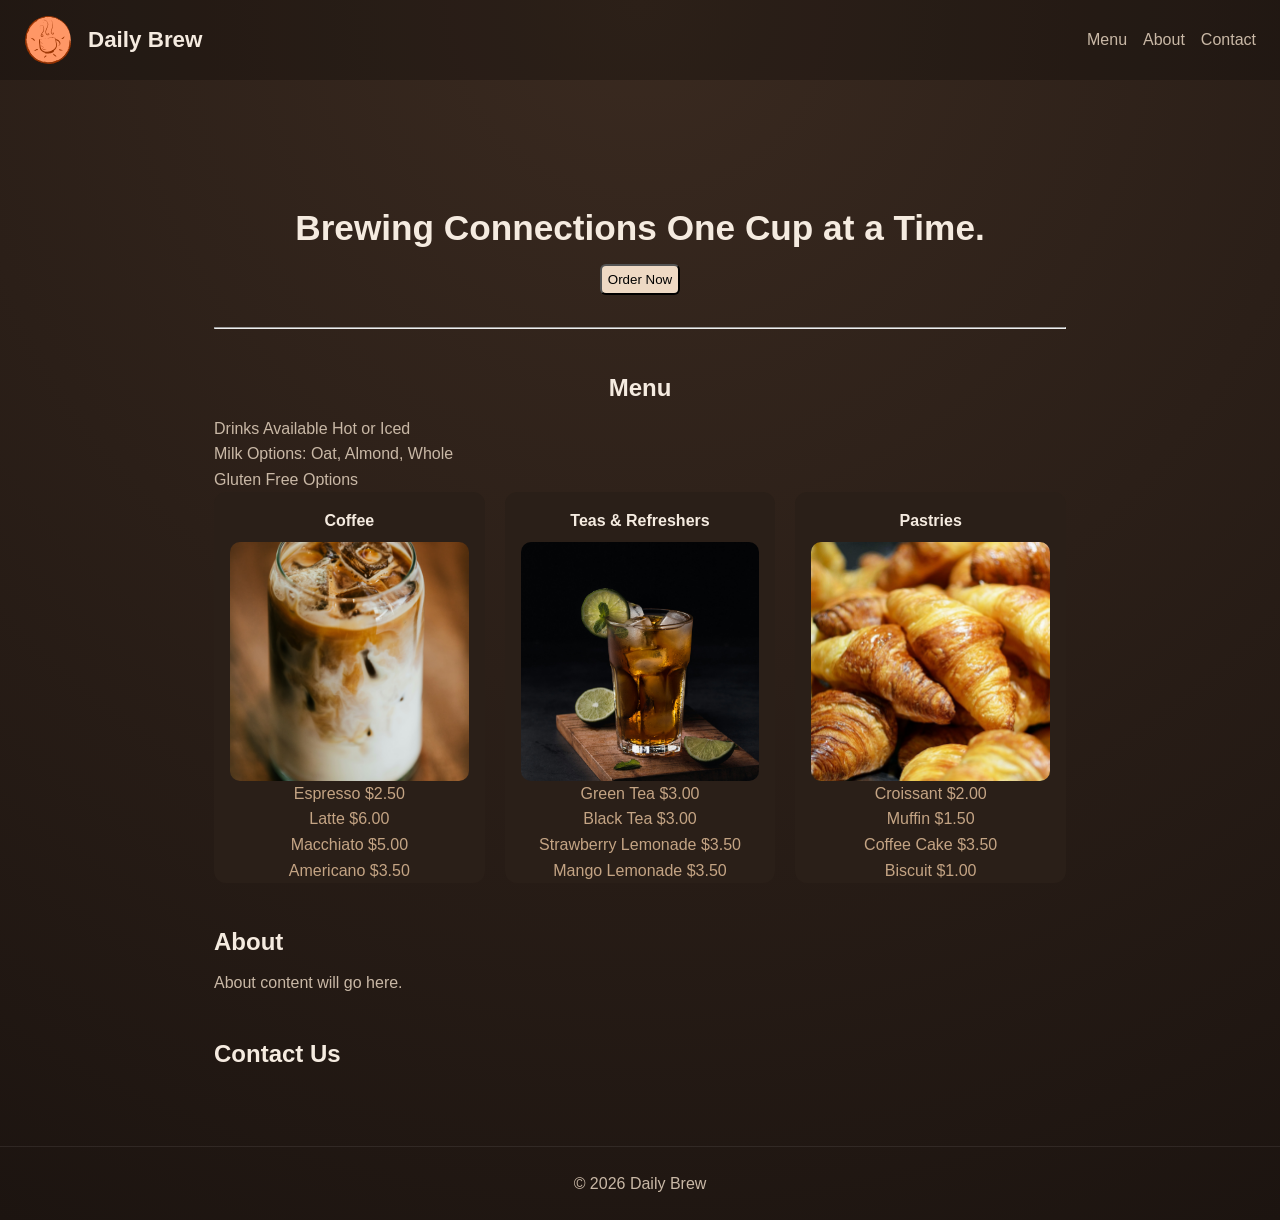
==== index.html @ 08fb58f7 "added logo" ====
<!DOCTYPE html>
<html lang="en">
  <head>
    <meta charset="UTF-8" />
    <meta name="viewport" content="width=device-width, initial-scale=1.0" />
    <title>Coffee Shop Website</title>
    <link rel="stylesheet" href="css/style.css" />
  </head>
  <body>
    <header class="site-header">
      <img src="images/logo/logo.svg" alt="Coffee Shop logo" class="logo" />
      <h1>Daily Brew</h1>
      <nav>
        <a href="#menu">Menu</a>
        <a href="#about">About</a>
        <a href="#contact">Contact</a>
      </nav>
    </header>

    <main>
      <section id="hero" class="hero">
        <h2 id="headerMessage">Brewing Connections One Cup at a Time.</h2>
        <button id="button">Order Now</button>
      </section>

      <hr>

      <section id="menu">
        <h2>Menu</h2>
        <p>Drinks Available Hot or Iced  <br> Milk Options: Oat, Almond, Whole <br> Gluten Free Options <p>
          <div class="menu-items">
            <article class="menu-card">
             <h4>Coffee</h4>
             <img class="category-img" src="images/menu/coffee.jpg" alt="Iced coffee" />
              <ul class="items">
                  <li>Espresso $2.50</li>
                  <li>Latte $6.00</li>
                  <li>Macchiato $5.00</li>
                  <li>Americano $3.50</li>
              </ul>
            </article>

            <article class="menu-card">
              <h4>Teas & Refreshers</h4>
              <img class="category-img" src="images/menu/tea.jpg" alt="Iced Tea" />
              <ul class="items">
                <li>Green Tea $3.00</li>
                <li>Black Tea $3.00</li>
                <li>Strawberry Lemonade $3.50</li>
                <li>Mango Lemonade $3.50</li>
              </ul>
            </article>

            <article class="menu-card">
              <h4>Pastries</h4>
              <img class="category-img" src="images/menu/bread.jpg" alt="Pastries" />
              <ul class="items">
                <li>Croissant $2.00</li>
                <li>Muffin $1.50</li>
                <li>Coffee Cake $3.50</li>
                <li>Biscuit $1.00</li>
              </ul>
            </article>
          </div>
      </section>

      <section id="about">
        <h2>About</h2>
        <p>About content will go here.</p>
      </section>

      <section id="contact">
        <h2>Contact Us</h2>
        <p></p>
      </section>
    </main>

    <footer class="site-footer">
      <p>&copy; 2026 Daily Brew</p>
    </footer>

    <script src="https://cdnjs.cloudflare.com/ajax/libs/jquery/3.7.1/jquery.min.js"></script>
    <script src="js/script.js"></script>
  </body>
</html>
---- css/style.css ----
:root {
  --bg: #1c1410;
  --surface: #2a1f18;
  --text: #f5ebe0;
  --muted: #c9b8a6;
  --accent: #c47a3a;
}

* {
  box-sizing: border-box;
  margin: 0;
  padding: 0;
}

body {
  font-family: "Segoe UI", Tahoma, Geneva, Verdana, sans-serif;
  background: radial-gradient(circle at top, #3a2a20, var(--bg));
  color: var(--text);
  line-height: 1.6;
  min-height: 100vh;
}

.site-header {
  display: flex;
  align-items: center;
  gap: 1rem;
  padding: 1rem 1.5rem;
  background: rgba(0, 0, 0, 0.25);
}

.logo {
  width: 48px;
  height: 48px;
  object-fit: contain;
}

.site-header h1 {
  font-size: 1.4rem;
  margin-right: auto;
}

nav {
  display: flex;
  gap: 1rem;
}

nav a {
  color: var(--muted);
  text-decoration: none;
}

nav a:hover {
  color: var(--accent);
}

main {
  max-width: 900px;
  margin: 0 auto;
  padding: 2rem 1.5rem 4rem;
}

.hero {
  padding: 3rem 0 2rem;
  text-align:center;
}

.hero h2 {
  font-size: 2.2rem;
  margin-bottom: 0.5rem;
}

.hero p,
section p {
  color: var(--muted);
}

#button{
background-color: #EED9C4;
padding: 6px;
border-radius: 6px;
}

section {
  margin-top: 2.5rem;
}

/* styles for the menu and hero section */

#menu h2 {
  text-align: center;
}

section h2 {
  margin-bottom: 0.5rem;
}

.site-footer {
  text-align: center;
  padding: 1.5rem;
  color: var(--muted);
  border-top: 1px solid rgba(255, 255, 255, 0.08);
}

.menu-items {
  display: grid;
  grid-template-columns: repeat(3, 1fr);
  gap: 1.25rem;
  text-align: center;
}

.menu-card {
  background: var(--surface);
  border-radius: 12px;
  padding: 1rem 1rem 0;
}

.menu-card h4 {
  margin-bottom: 8px;

}

.menu-card h4:hover {
font-size: 1.1em;
}

.menu-card img {
  display: block;
  width: 100%;
  aspect-ratio: 1 / 1;
  object-fit: cover;
  object-position: center;
  border-radius: 10px;
}

.items {
list-style-type: none;
}

.items li {
    color: #C4A484;
}



@media (max-width: 768px) {
  .menu-items {
    display: grid
    grid-template-columns: repeat(3, 1fr);
  }

  .site-header {
    flex-wrap: wrap;
  }

  .site-header h1 {
    margin-right: 0;
  }

  nav {
    width: 100%;
  }

.items li {
    color: #C4A484;
}
}

/* styles for mobile device */
@media (max-width: 600px) {
.menu-card img {
    display: none;
}
#menu p {
font-size: 0.75em;
}
#headerMessage {
    font-size: 1.25em;
}


.items li {
    font-size: 0.75em;
    color: #C4A484;
}
}
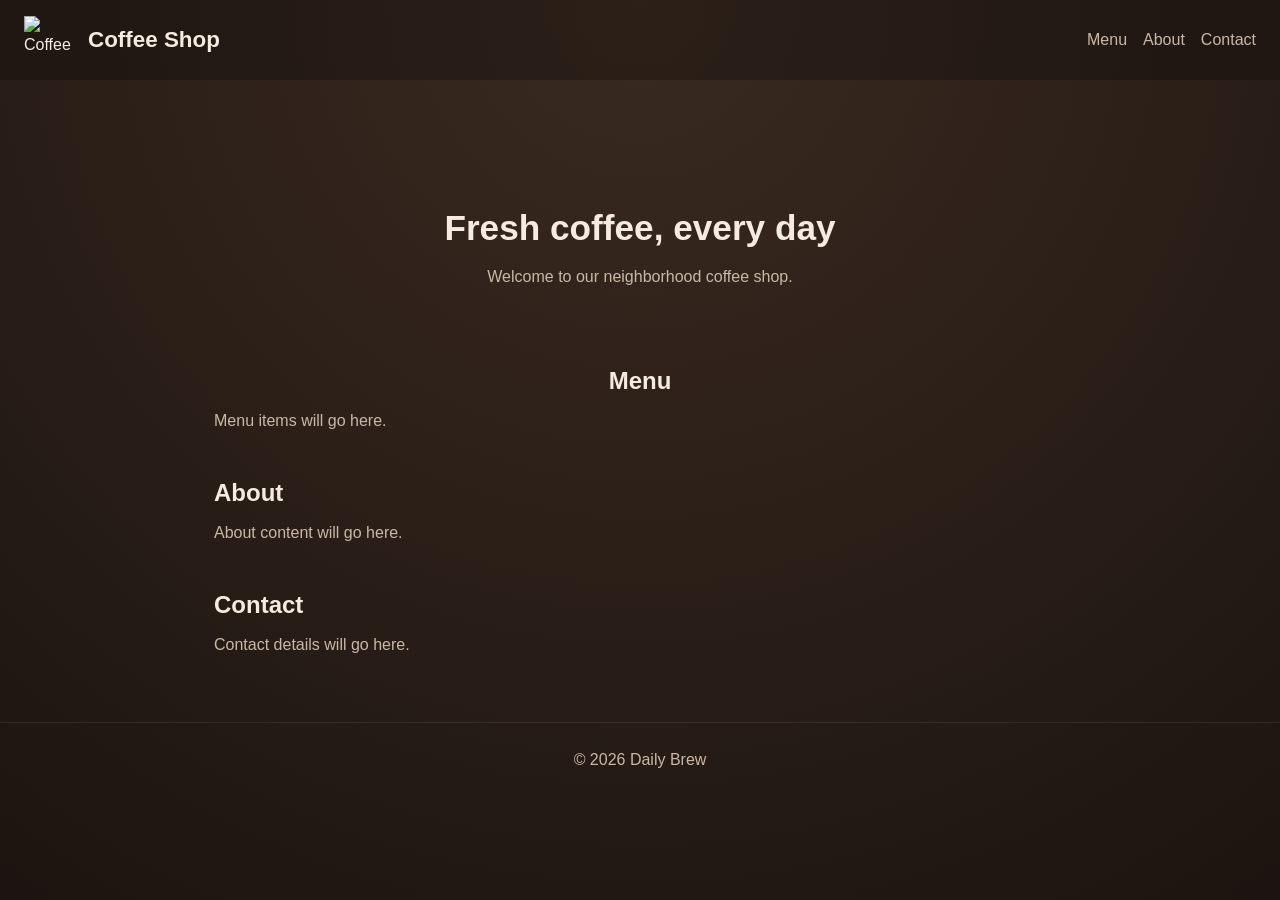
==== commit ce049ce8: "modified index.html" ====
--- a/index.html
+++ b/index.html
@@ -8,8 +8,8 @@
   </head>
   <body>
     <header class="site-header">
-      <img src="images/logo/logo.svg" alt="Coffee Shop logo" class="logo" />
-      <h1>Daily Brew</h1>
+      <img src="images/logo.png" alt="Coffee Shop logo" class="logo" />
+      <h1>Coffee Shop</h1>
       <nav>
         <a href="#menu">Menu</a>
         <a href="#about">About</a>
@@ -19,49 +19,13 @@
 
     <main>
       <section id="hero" class="hero">
-        <h2 id="headerMessage">Brewing Connections One Cup at a Time.</h2>
-        <button id="button">Order Now</button>
+        <h2>Fresh coffee, every day</h2>
+        <p>Welcome to our neighborhood coffee shop.</p>
       </section>
-
-      <hr>
 
       <section id="menu">
         <h2>Menu</h2>
-        <p>Drinks Available Hot or Iced  <br> Milk Options: Oat, Almond, Whole <br> Gluten Free Options <p>
-          <div class="menu-items">
-            <article class="menu-card">
-             <h4>Coffee</h4>
-             <img class="category-img" src="images/menu/coffee.jpg" alt="Iced coffee" />
-              <ul class="items">
-                  <li>Espresso $2.50</li>
-                  <li>Latte $6.00</li>
-                  <li>Macchiato $5.00</li>
-                  <li>Americano $3.50</li>
-              </ul>
-            </article>
-
-            <article class="menu-card">
-              <h4>Teas & Refreshers</h4>
-              <img class="category-img" src="images/menu/tea.jpg" alt="Iced Tea" />
-              <ul class="items">
-                <li>Green Tea $3.00</li>
-                <li>Black Tea $3.00</li>
-                <li>Strawberry Lemonade $3.50</li>
-                <li>Mango Lemonade $3.50</li>
-              </ul>
-            </article>
-
-            <article class="menu-card">
-              <h4>Pastries</h4>
-              <img class="category-img" src="images/menu/bread.jpg" alt="Pastries" />
-              <ul class="items">
-                <li>Croissant $2.00</li>
-                <li>Muffin $1.50</li>
-                <li>Coffee Cake $3.50</li>
-                <li>Biscuit $1.00</li>
-              </ul>
-            </article>
-          </div>
+        <p>Menu items will go here.</p>
       </section>
 
       <section id="about">
@@ -70,8 +34,8 @@
       </section>
 
       <section id="contact">
-        <h2>Contact Us</h2>
-        <p></p>
+        <h2>Contact</h2>
+        <p>Contact details will go here.</p>
       </section>
     </main>
 
@@ -79,7 +43,6 @@
       <p>&copy; 2026 Daily Brew</p>
     </footer>
 
-    <script src="https://cdnjs.cloudflare.com/ajax/libs/jquery/3.7.1/jquery.min.js"></script>
     <script src="js/script.js"></script>
   </body>
 </html>
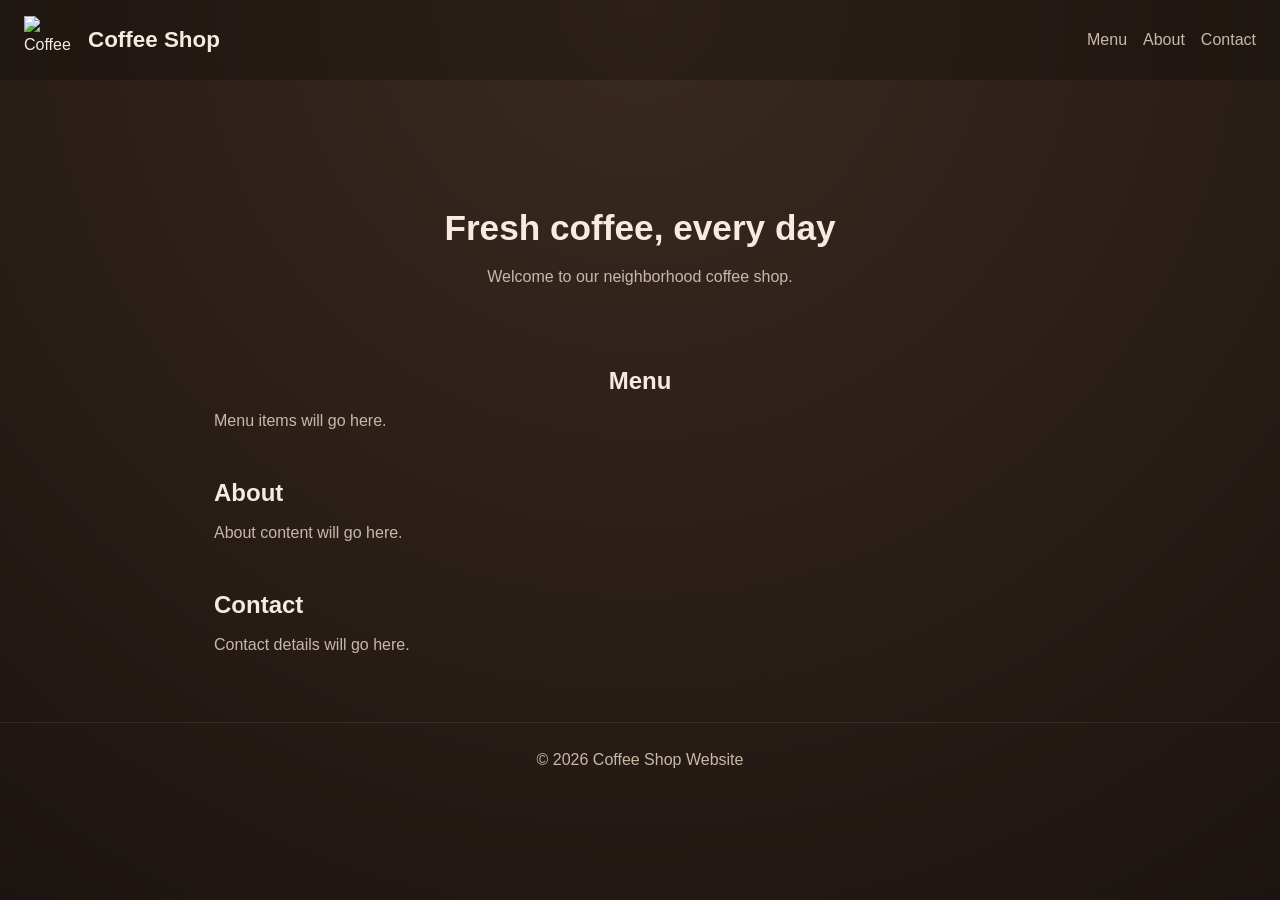
==== commit 5c62ab4a: "testing" ====
--- a/index.html
+++ b/index.html
@@ -40,7 +40,7 @@
     </main>
 
     <footer class="site-footer">
-      <p>&copy; 2026 Daily Brew</p>
+      <p>&copy; 2026 Coffee Shop Website</p>
     </footer>
 
     <script src="js/script.js"></script>
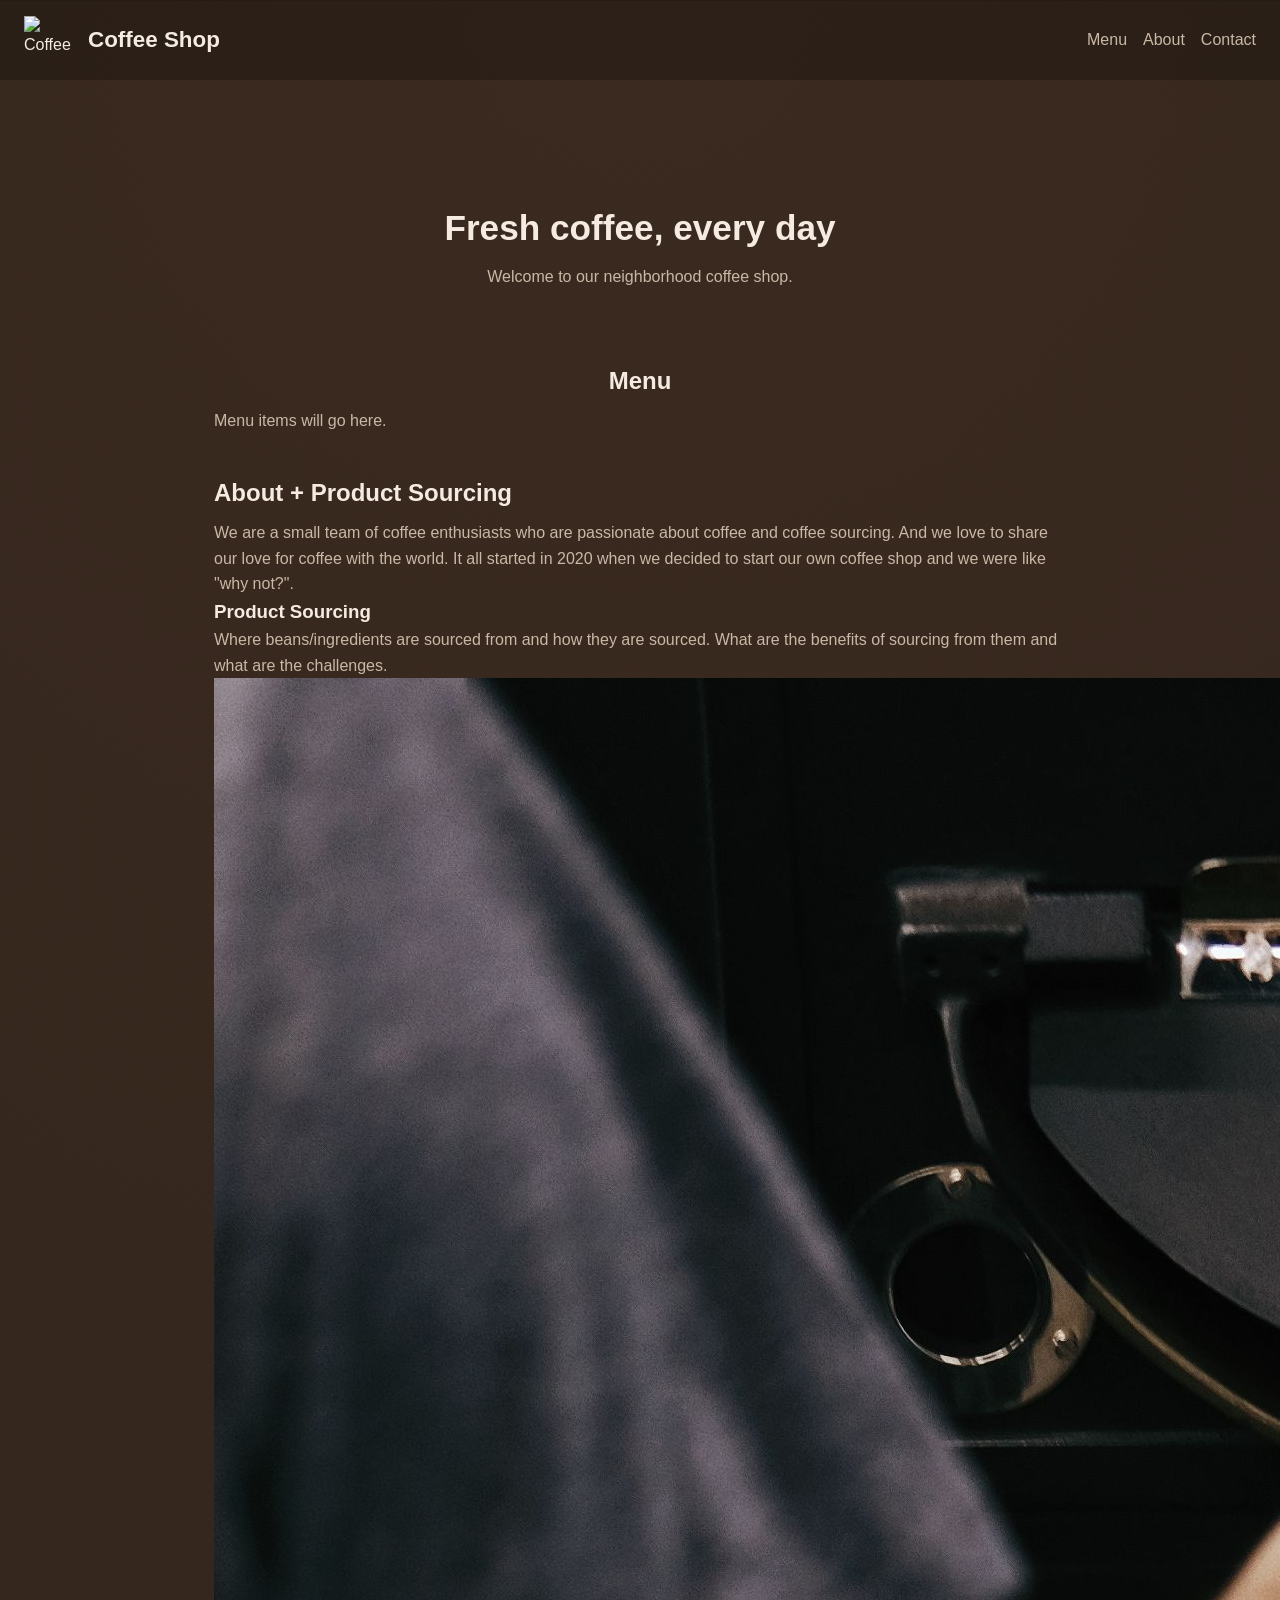
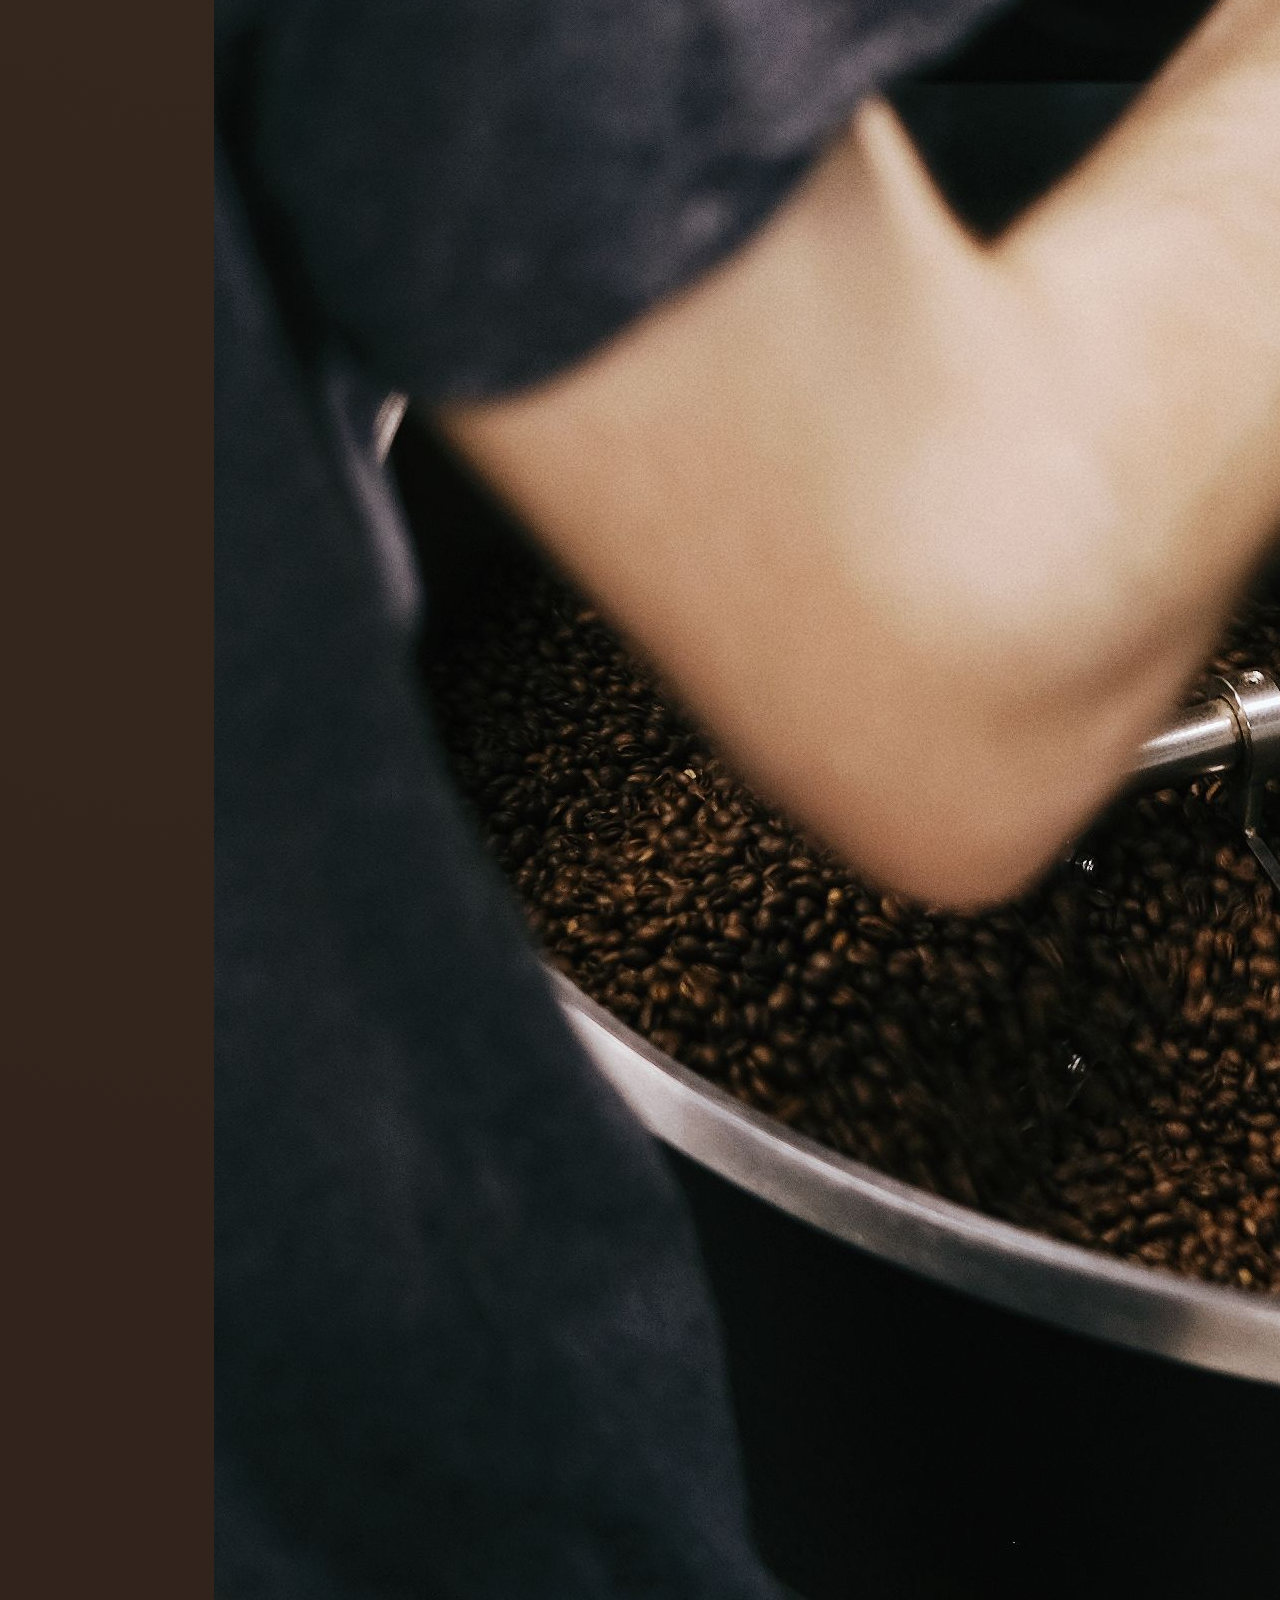
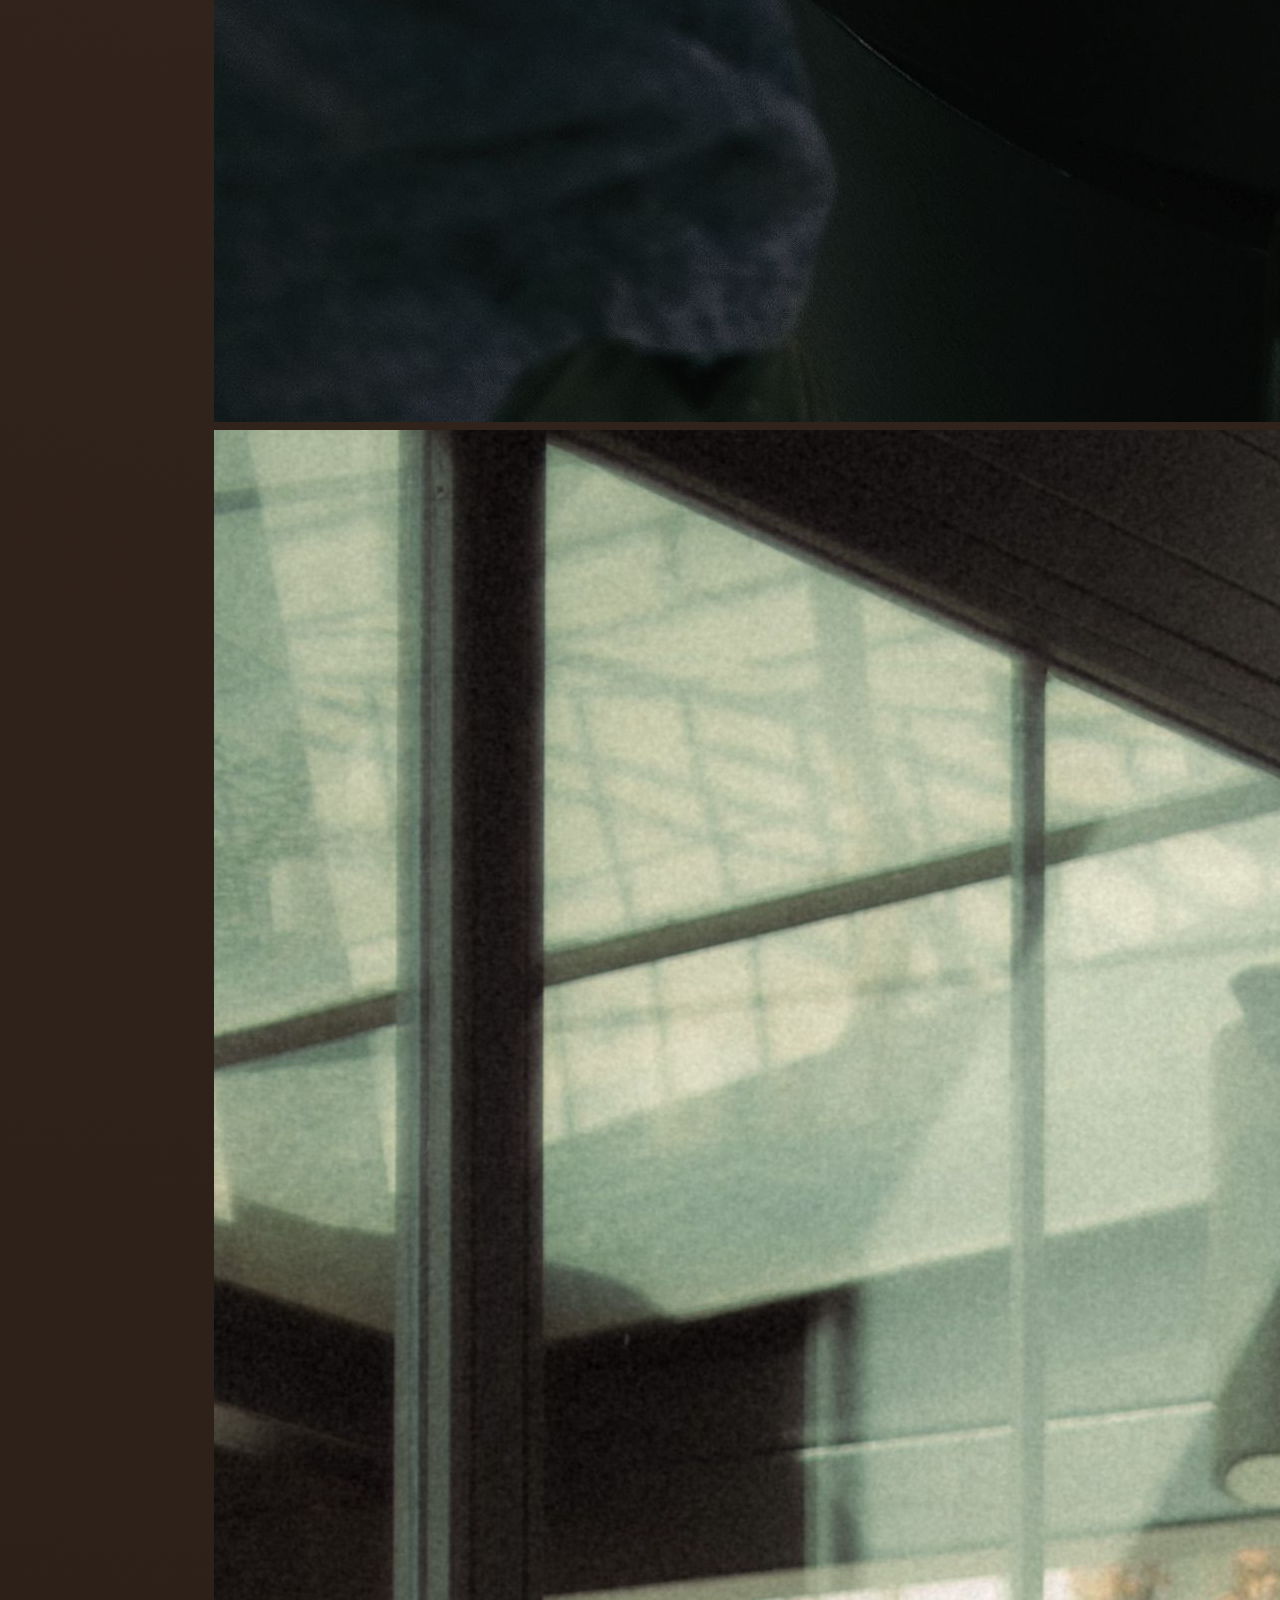
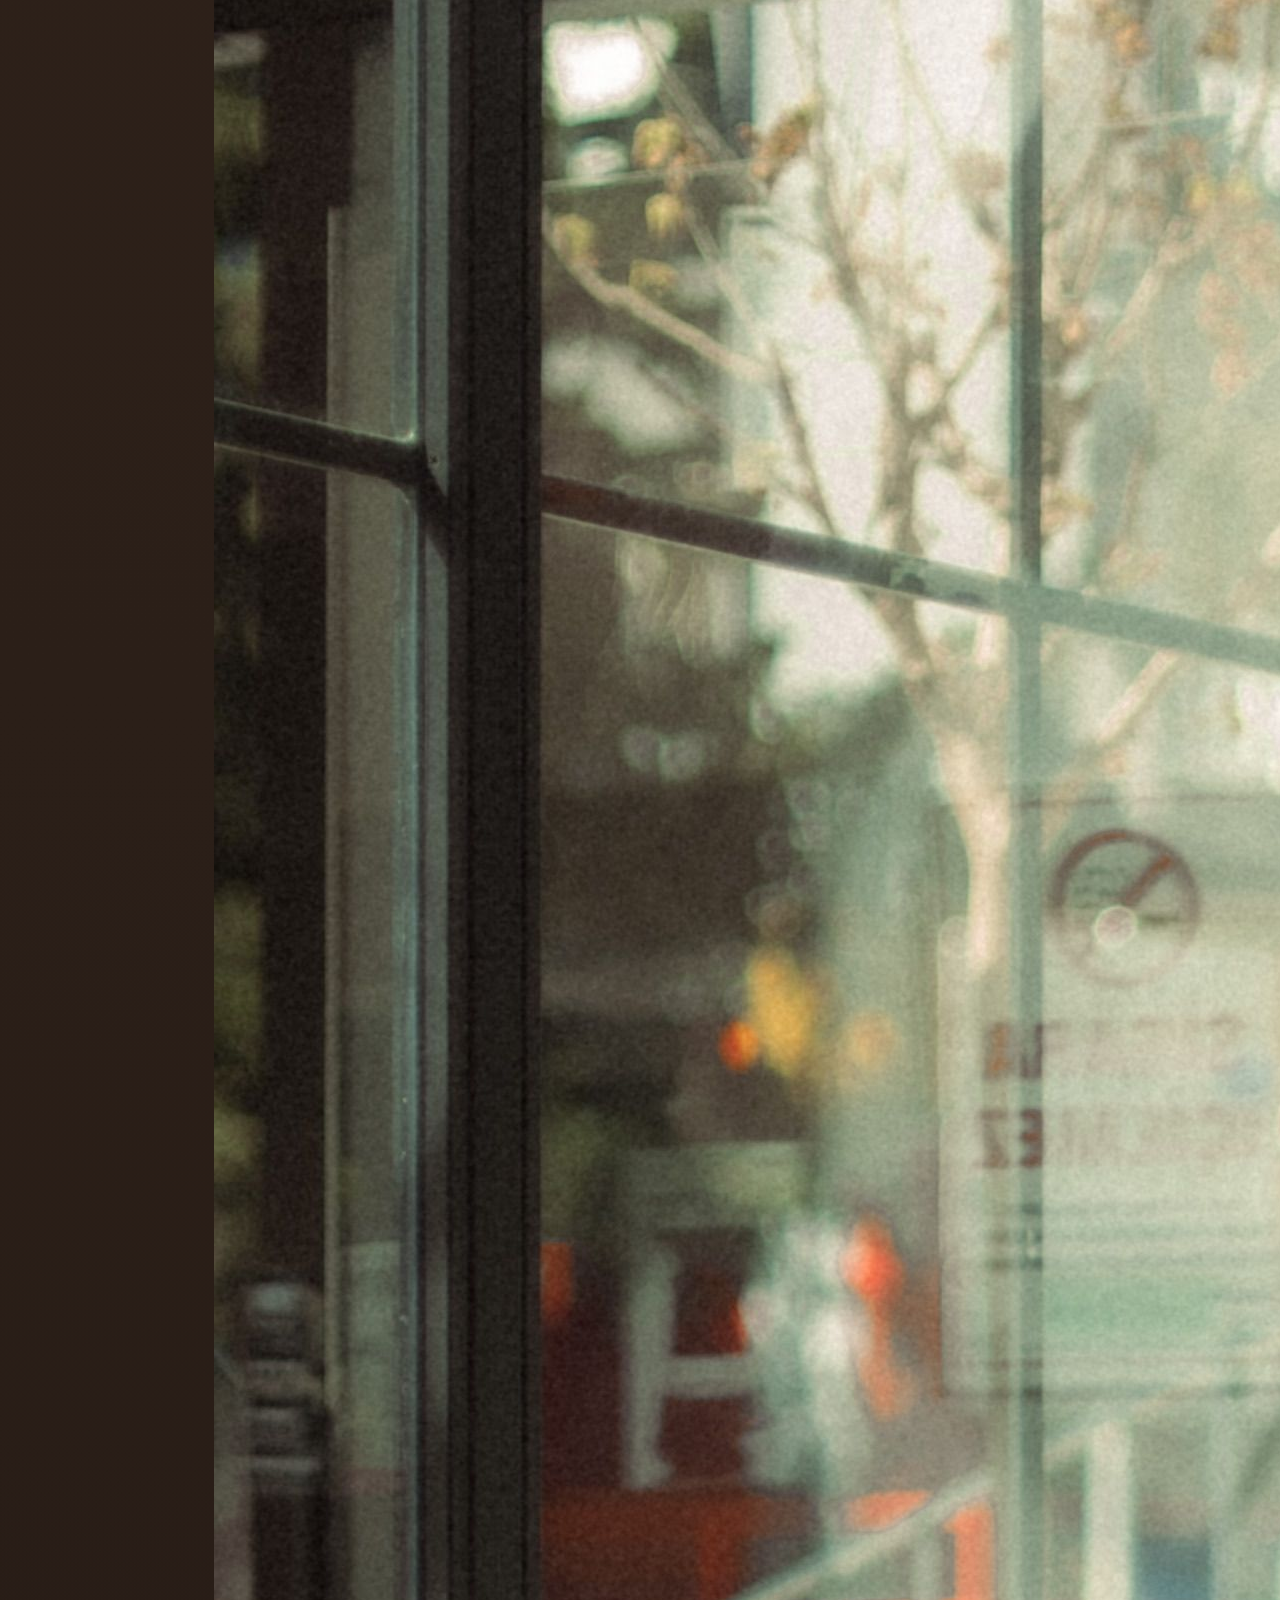
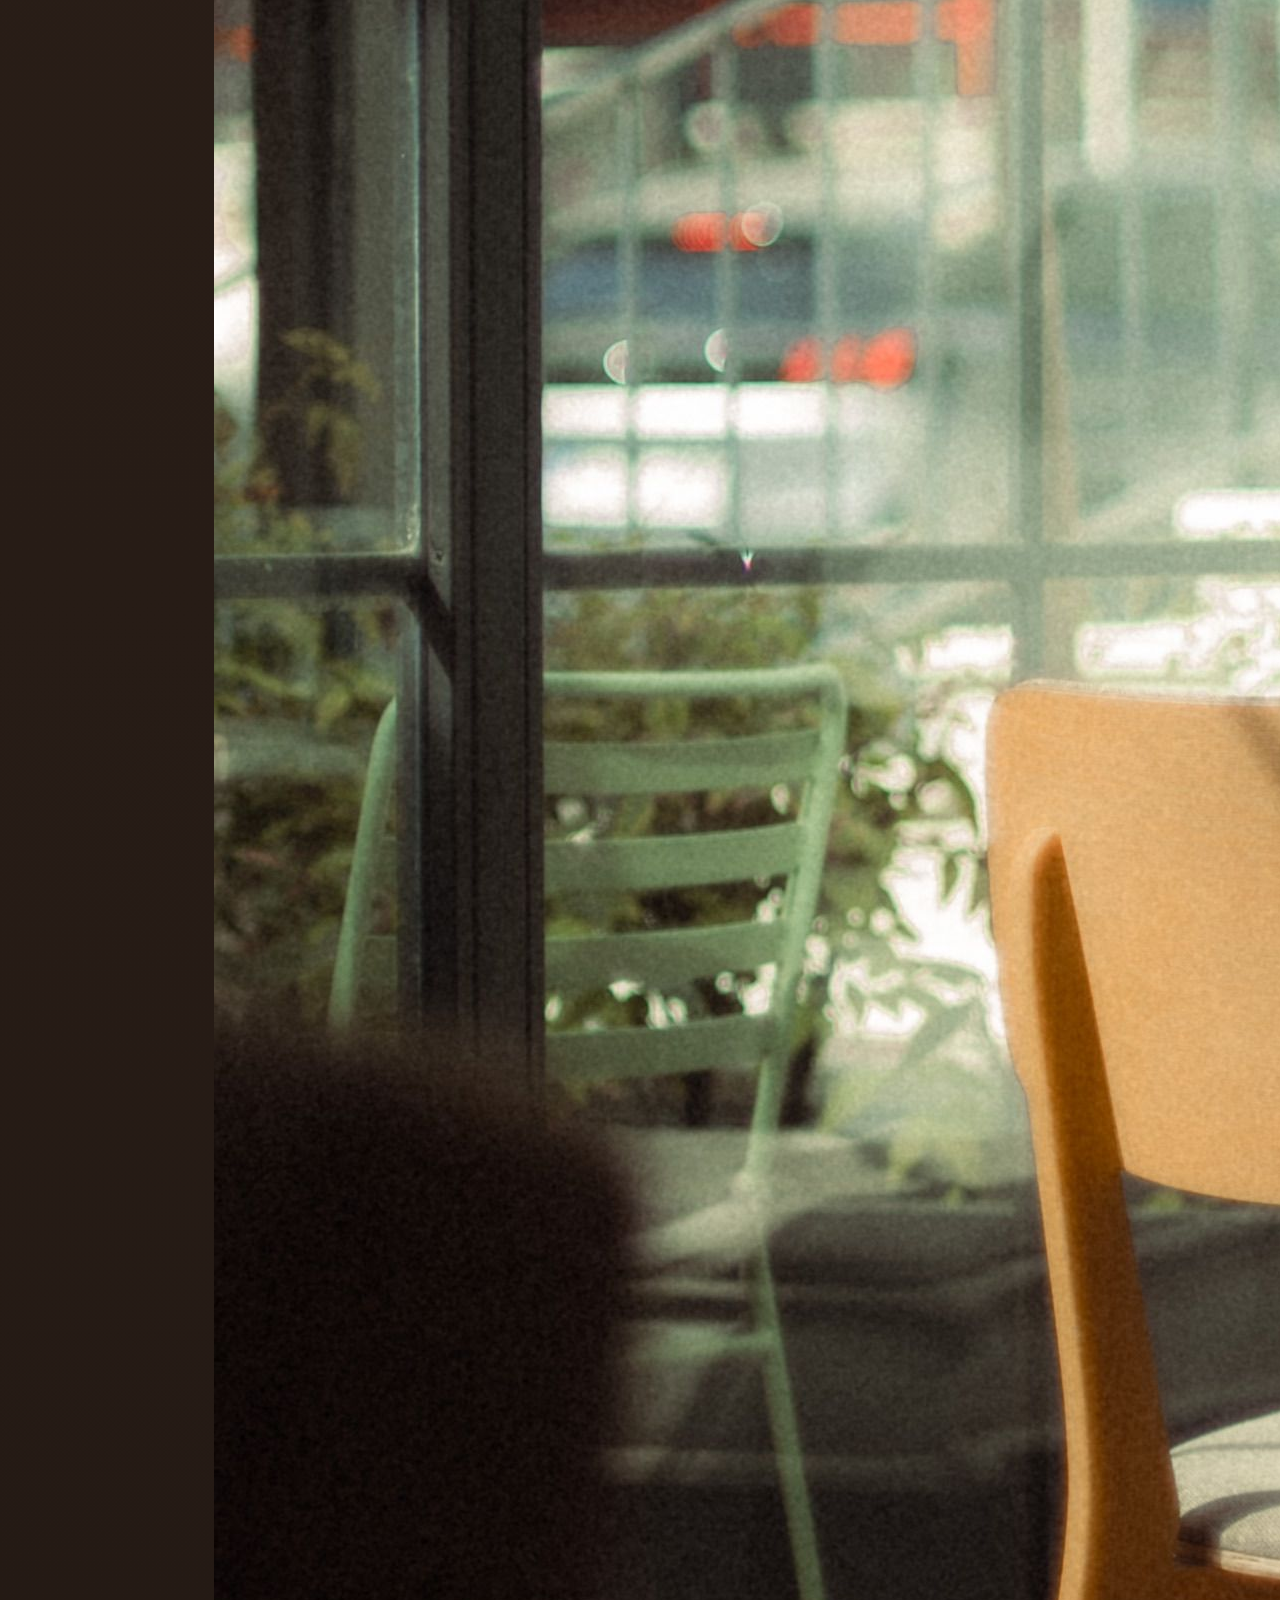
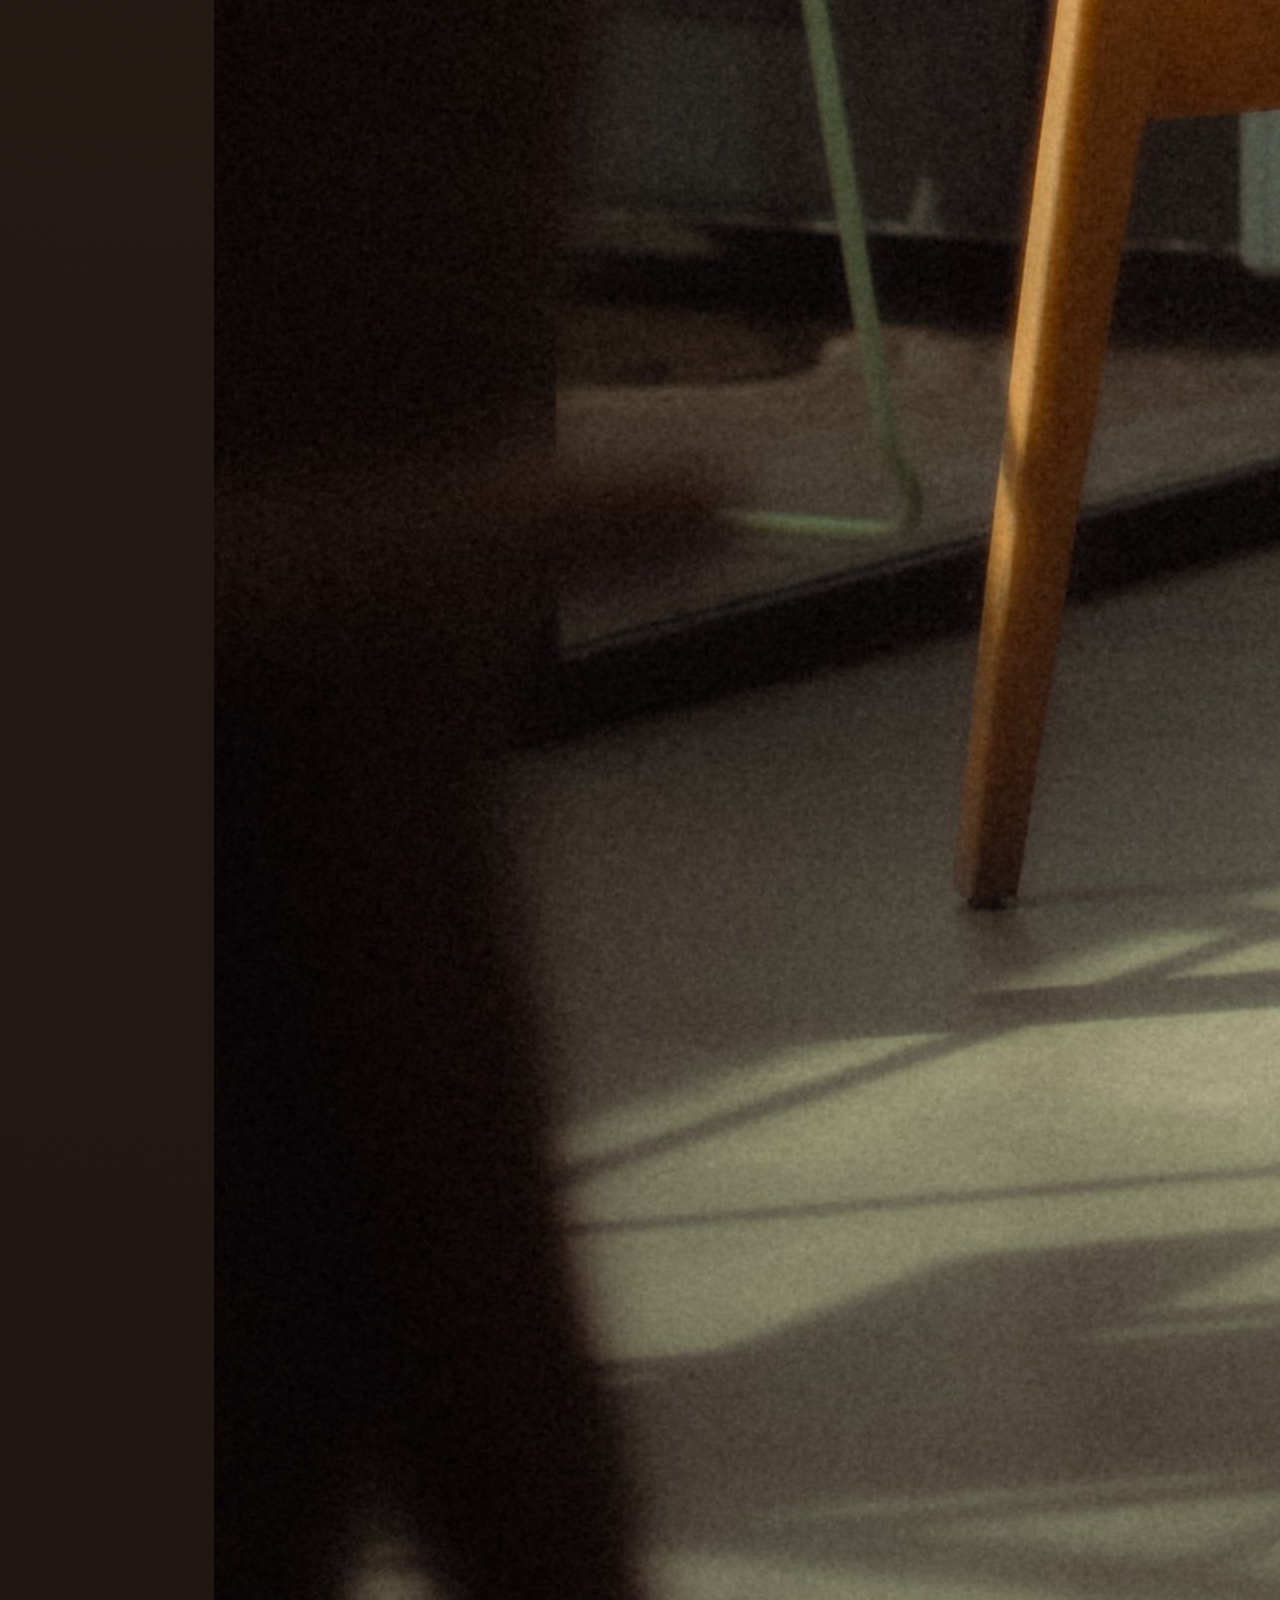
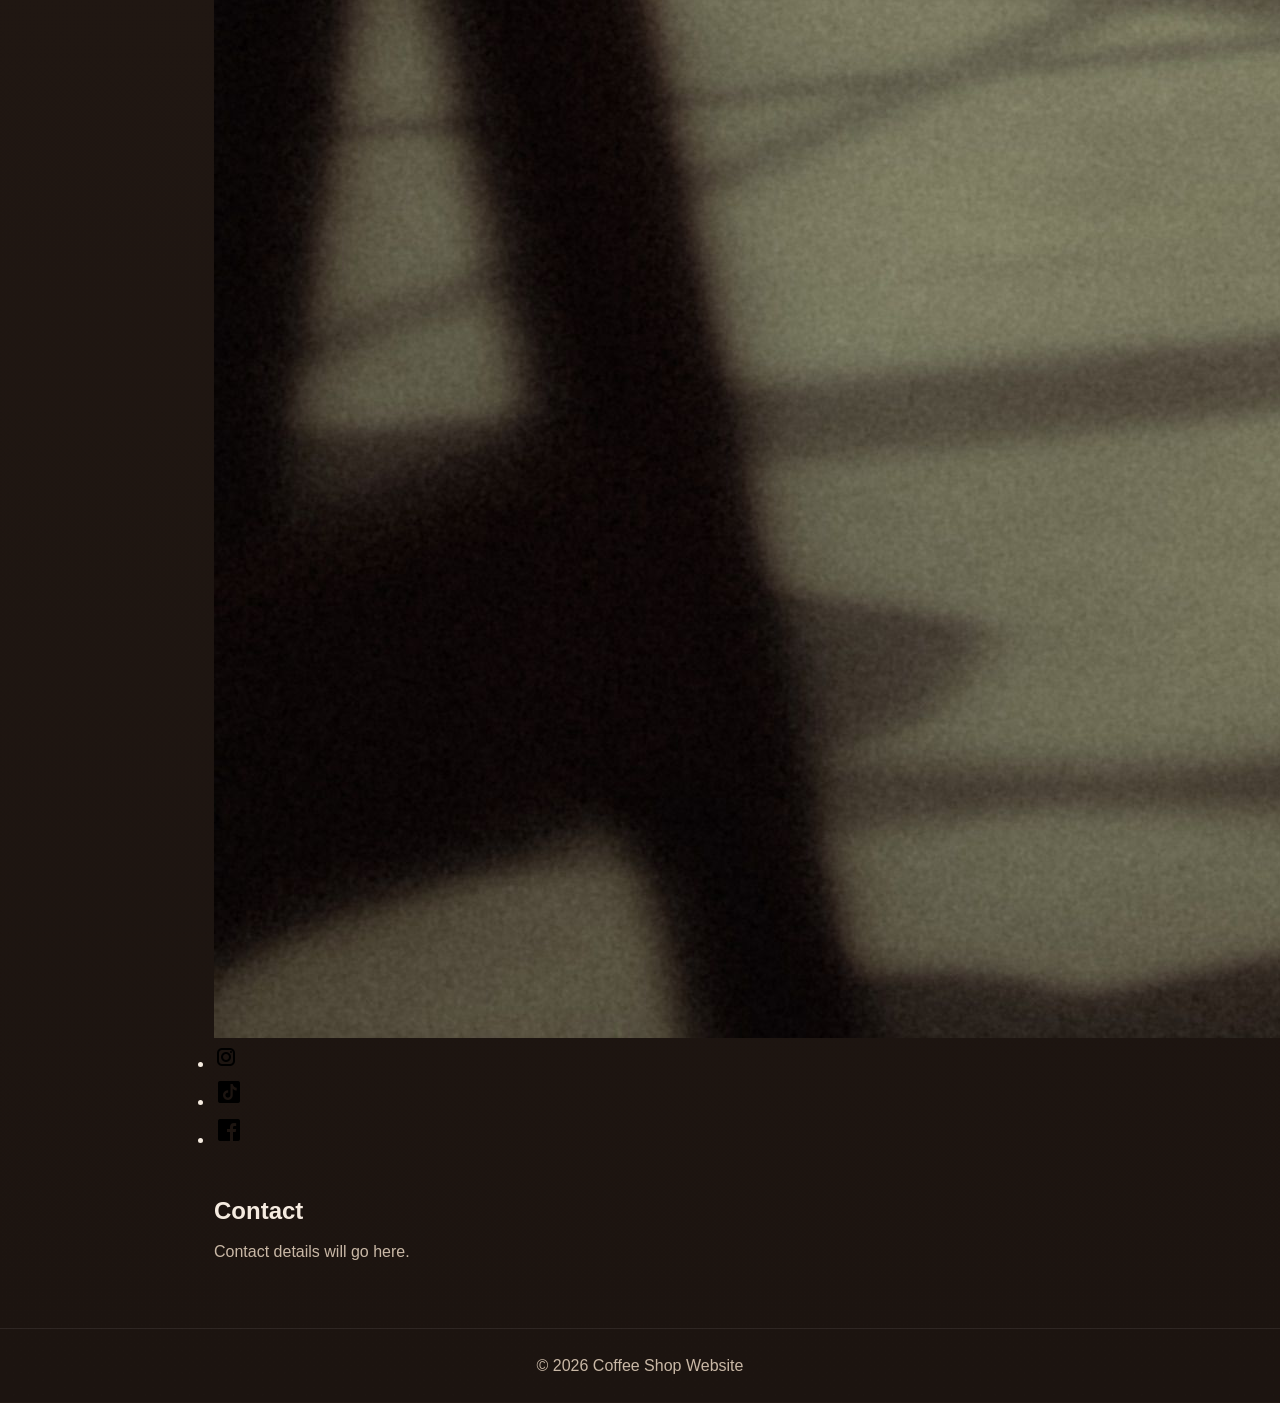
==== commit e7345c0b: "Restore removed About section with product sourcing and social links" ====
--- a/index.html
+++ b/index.html
@@ -28,9 +28,53 @@
         <p>Menu items will go here.</p>
       </section>
 
+      <!-- about + product sourcing -->
       <section id="about">
-        <h2>About</h2>
-        <p>About content will go here.</p>
+        <div class="about-layout">
+          <div class="about-text">
+            <h2>About + Product Sourcing</h2>
+
+            <div class="about-story">
+              <p>
+                We are a small team of coffee enthusiasts who are passionate about coffee and coffee sourcing.
+                And we love to share our love for coffee with the world. It all started in 2020 when we decided
+                to start our own coffee shop and we were like "why not?".
+              </p>
+            </div>
+
+            <div class="about-sourcing">
+              <h3>Product Sourcing</h3>
+              <p>
+                Where beans/ingredients are sourced from and how they are sourced.
+                What are the benefits of sourcing from them and what are the challenges.
+              </p>
+            </div>
+          </div>
+
+          <div class="about-media">
+            <img src="images/about/making-coffee.jpg" alt="Barista preparing fresh coffee" />
+            <img src="images/about/coffee-atmosphere.jpg" alt="Warm coffee shop atmosphere" />
+          </div>
+
+          <!-- Demo social links only — fictional shop for class -->
+          <ul class="social-links">
+            <li>
+              <a href="#" aria-label="Instagram (demo)">
+                <img src="images/social/instagram-icon.png" alt="" />
+              </a>
+            </li>
+            <li>
+              <a href="#" aria-label="TikTok (demo)">
+                <img src="images/social/tiktok-icon.png" alt="" />
+              </a>
+            </li>
+            <li>
+              <a href="#" aria-label="Facebook (demo)">
+                <img src="images/social/facebook-icon.png" alt="" />
+              </a>
+            </li>
+          </ul>
+        </div>
       </section>
 
       <section id="contact">
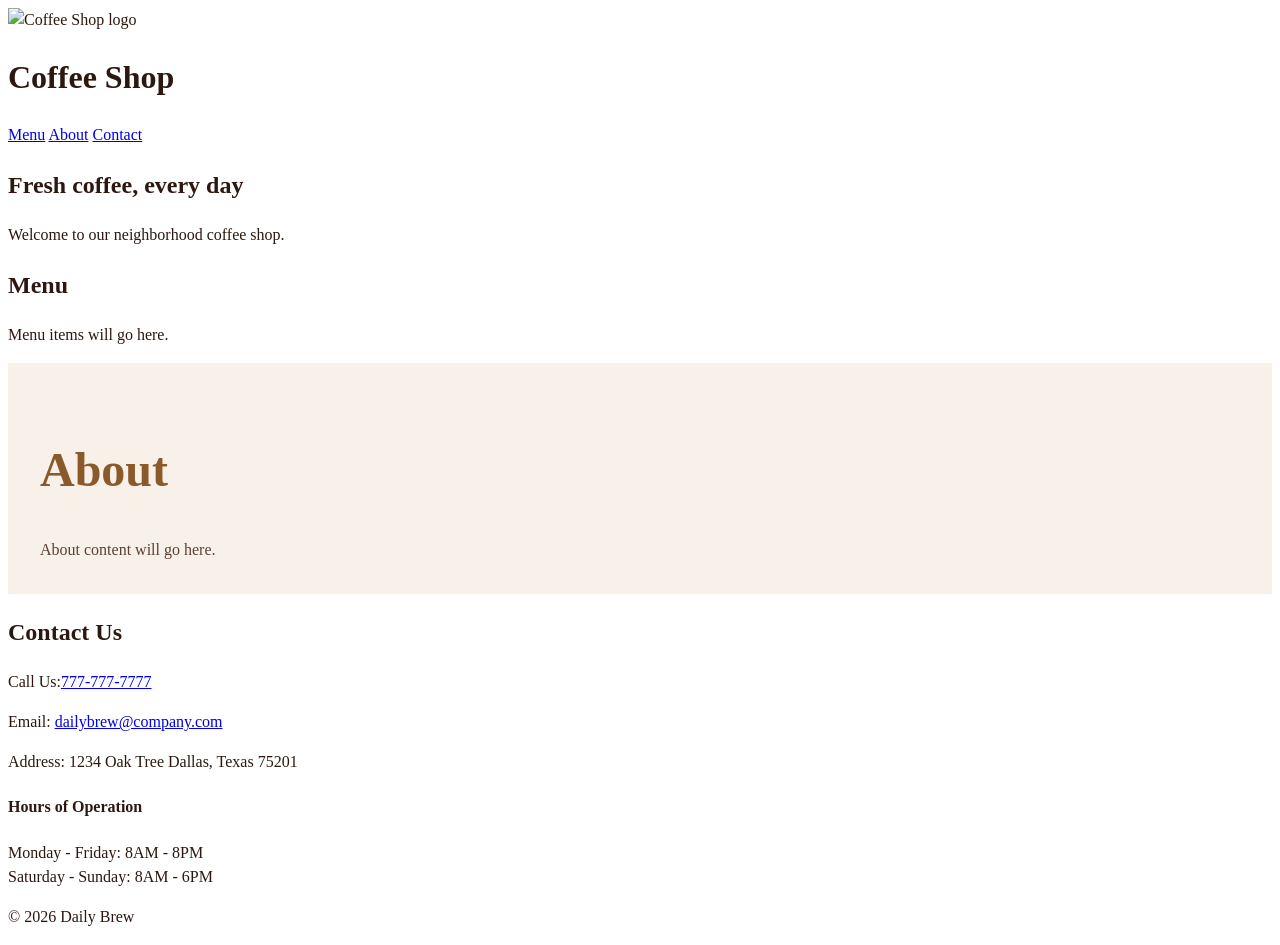
==== commit be446a53: "commmit changes" ====
--- a/index.html
+++ b/index.html
@@ -28,63 +28,32 @@
         <p>Menu items will go here.</p>
       </section>
 
-      <!-- about + product sourcing -->
       <section id="about">
-        <div class="about-layout">
-          <div class="about-text">
-            <h2>About + Product Sourcing</h2>
-
-            <div class="about-story">
-              <p>
-                We are a small team of coffee enthusiasts who are passionate about coffee and coffee sourcing.
-                And we love to share our love for coffee with the world. It all started in 2020 when we decided
-                to start our own coffee shop and we were like "why not?".
-              </p>
-            </div>
-
-            <div class="about-sourcing">
-              <h3>Product Sourcing</h3>
-              <p>
-                Where beans/ingredients are sourced from and how they are sourced.
-                What are the benefits of sourcing from them and what are the challenges.
-              </p>
-            </div>
-          </div>
-
-          <div class="about-media">
-            <img src="images/about/making-coffee.jpg" alt="Barista preparing fresh coffee" />
-            <img src="images/about/coffee-atmosphere.jpg" alt="Warm coffee shop atmosphere" />
-          </div>
-
-          <!-- Demo social links only — fictional shop for class -->
-          <ul class="social-links">
-            <li>
-              <a href="#" aria-label="Instagram (demo)">
-                <img src="images/social/instagram-icon.png" alt="" />
-              </a>
-            </li>
-            <li>
-              <a href="#" aria-label="TikTok (demo)">
-                <img src="images/social/tiktok-icon.png" alt="" />
-              </a>
-            </li>
-            <li>
-              <a href="#" aria-label="Facebook (demo)">
-                <img src="images/social/facebook-icon.png" alt="" />
-              </a>
-            </li>
-          </ul>
-        </div>
+        <h2>About</h2>
+        <p>About content will go here.</p>
       </section>
 
       <section id="contact">
-        <h2>Contact</h2>
-        <p>Contact details will go here.</p>
+        <div class="contact-us">
+          <h2>Contact Us</h2>
+          <p>Call Us:<a href="tel+17777777777">777-777-7777</a></p>
+          <p>Email: <a href="dailybrew@company.com">dailybrew@company.com</a></p>
+          <p>Address: 1234 Oak Tree Dallas, Texas 75201</p>
+       </div>
+
+        <div class="store-hours">
+        <h4>Hours of Operation</h4>
+         <p>Monday - Friday: 8AM - 8PM <br>
+            Saturday - Sunday: 8AM - 6PM
+         </p>
+
+         </div>
+
       </section>
     </main>
 
     <footer class="site-footer">
-      <p>&copy; 2026 Coffee Shop Website</p>
+      <p>&copy; 2026 Daily Brew</p>
     </footer>
 
     <script src="js/script.js"></script>
--- a/css/style.css
+++ b/css/style.css
@@ -1,67 +1,66 @@
 :root {
-  --bg: #1c1410;
-  --surface: #2a1f18;
-  --text: #f5ebe0;
-  --muted: #c9b8a6;
-  --accent: #c47a3a;
-}
-
-* {
-  box-sizing: border-box;
-  margin: 0;
-  padding: 0;
+    --about-bg: #f7f1e9;
+    --about-text: #2c1810;
+    --about-muted: #5c4033;
+    --about-accent: #8b5a2b;
 }
 
 body {
-  font-family: "Segoe UI", Tahoma, Geneva, Verdana, sans-serif;
-  background: radial-gradient(circle at top, #3a2a20, var(--bg));
-  color: var(--text);
-  line-height: 1.6;
-  min-height: 100vh;
+    font-family: Georgia, "Times New Roman", serif;
+    line-height: 1.5;
+    color: var(--about-text);
 }
 
-.site-header {
-  display: flex;
-  align-items: center;
-  gap: 1rem;
-  padding: 1rem 1.5rem;
-  background: rgba(0, 0, 0, 0.25);
+/* Styles for About + Product Sourcing Section */
+#about  {
+    padding: 2rem;
+    max-width: 1200px;
+    margin: 0 auto;
+    background-color: var(--about-bg);
+    color: var(--about-text);
 }
 
-.logo {
-  width: 48px;
-  height: 48px;
-  object-fit: contain;
+.about-layout {
+    display: grid;
+    grid-template-columns: 1.2fr 0.8fr;
+    gap: 3rem;
+    align-items: center;
 }
 
-.site-header h1 {
-  font-size: 1.4rem;
-  margin-right: auto;
+#about h2 {
+    font-size: 3rem;
+    margin-bottom: 2rem;
+    color: var(--about-accent);
 }
 
-nav {
-  display: flex;
-  gap: 1rem;
+#about h3 {
+    font-size: 2rem;
+    margin-bottom: 0.5rem;
+    color: var(--about-accent);
 }
 
-nav a {
-  color: var(--muted);
-  text-decoration: none;
+#about p {
+    color: var(--about-muted);
+    margin-bottom: 0;
 }
 
-nav a:hover {
-  color: var(--accent);
+.about-story {
+    margin-bottom: 2rem;
 }
 
-main {
-  max-width: 900px;
-  margin: 0 auto;
-  padding: 2rem 1.5rem 4rem;
+.about-sourcing h3 {
+    margin-bottom: 0.5rem;
 }
 
+/*<<<<<<< Updated upstream */
+.about-media {
+    display: grid;
+    grid-template-columns: 1fr;
+    gap: 1rem;
+    padding-top: 2rem; 
+/* ======= */
 .hero {
   padding: 3rem 0 2rem;
-  text-align:center;
 }
 
 .hero h2 {
@@ -74,20 +73,8 @@
   color: var(--muted);
 }
 
-#button{
-background-color: #EED9C4;
-padding: 6px;
-border-radius: 6px;
-}
-
 section {
   margin-top: 2.5rem;
-}
-
-/* styles for the menu and hero section */
-
-#menu h2 {
-  text-align: center;
 }
 
 section h2 {
@@ -101,86 +88,90 @@
   border-top: 1px solid rgba(255, 255, 255, 0.08);
 }
 
-.menu-items {
-  display: grid;
-  grid-template-columns: repeat(3, 1fr);
-  gap: 1.25rem;
+.socials a {
+text-decoration: none;
+color: var(--muted);
+font-size: 0.8em;
+}
+
+.socials a:hover {
+color: white;
+}
+
+#contact {
   text-align: center;
 }
 
-.menu-card {
-  background: var(--surface);
-  border-radius: 12px;
-  padding: 1rem 1rem 0;
+@media (max-width: 600px) {
+  .site-header {
+    flex-wrap: wrap;
+
+  }
+}
+/* >>>>>>> Stashed changes */
+.about-media img {
+    width: 100%;
+    height: 220px;
+    display: block;
+    object-fit: cover;
+    object-position: center;
+    border-radius: 8px;
+    box-shadow: 0 4px 14px rgba(44, 24, 16, 0.15);
 }
 
-.menu-card h4 {
-  margin-bottom: 8px;
-
+.social-links {
+    display: flex;
+    justify-content: flex-start;
+    align-items: center;
+    gap: 0.85rem;
+    list-style: none;
+    margin-top: 2rem;
+    padding: 0;
+    grid-column: 1 / -1;
 }
 
-.menu-card h4:hover {
-font-size: 1.1em;
+.social-links a {
+    display: inline-flex;
+    align-items: center;
+    justify-content: center;
+    width: 40px;
+    height: 40px;
+    border-radius: 50%;
+    background: #fff;
+    border: 1px solid #e0d2c2;
+    transition: transform 0.2s ease, box-shadow 0.2s ease;
 }
 
-.menu-card img {
-  display: block;
-  width: 100%;
-  aspect-ratio: 1 / 1;
-  object-fit: cover;
-  object-position: center;
-  border-radius: 10px;
+.social-links a:hover {
+    transform: translateY(-2px);
+    box-shadow: 0 4px 10px rgba(44, 24, 16, 0.12);
 }
 
-.items {
-list-style-type: none;
+.social-links img {
+    width: 22px;
+    height: 22px;
+    object-fit: contain;
+    display: block;
 }
 
-.items li {
-    color: #C4A484;
-}
+/*styles for the contact section*/
+
+
 
 
 
 @media (max-width: 768px) {
-  .menu-items {
-    display: grid
-    grid-template-columns: repeat(3, 1fr);
-  }
+    .about-layout {
+        grid-template-columns: 1fr;
+        gap: 1.5rem;
+    }
 
-  .site-header {
-    flex-wrap: wrap;
-  }
+    #about {
+        padding: 1.5rem 1rem;
+    }
 
-  .site-header h1 {
-    margin-right: 0;
-  }
-
-  nav {
-    width: 100%;
-  }
-
-.items li {
-    color: #C4A484;
+    .about-media img {
+        height: 200px;
+    }
 }
-}
-
-/* styles for mobile device */
-@media (max-width: 600px) {
-.menu-card img {
-    display: none;
-}
-#menu p {
-font-size: 0.75em;
-}
-#headerMessage {
-    font-size: 1.25em;
-}
-
-
-.items li {
-    font-size: 0.75em;
-    color: #C4A484;
-}
-}
-
+}
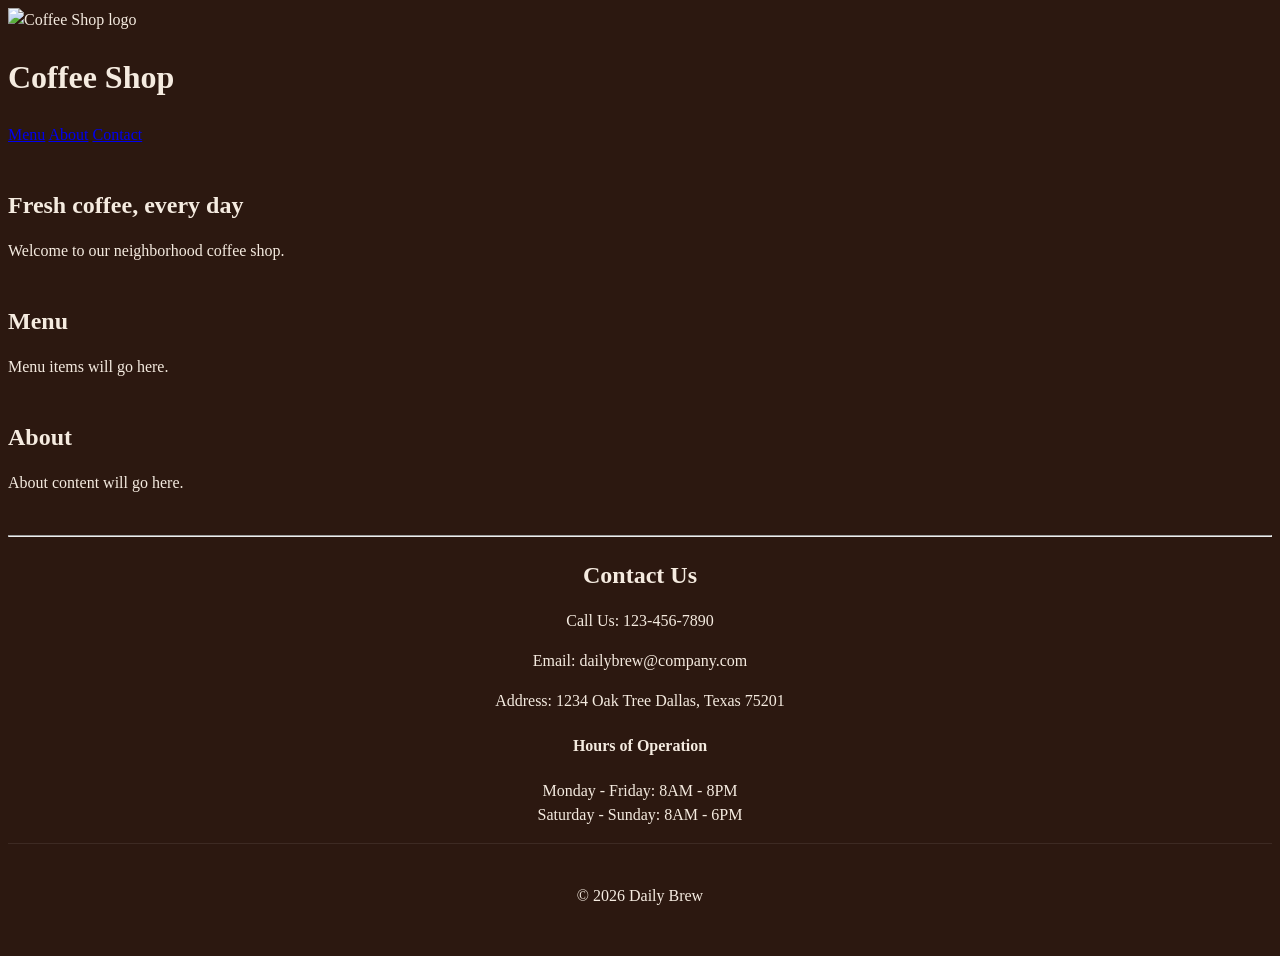
==== commit 6995dbc9: "Modified the contact + footer section" ====
--- a/index.html
+++ b/index.html
@@ -35,19 +35,19 @@
 
       <section id="contact">
         <div class="contact-us">
+        <hr>
           <h2>Contact Us</h2>
-          <p>Call Us:<a href="tel+17777777777">777-777-7777</a></p>
-          <p>Email: <a href="dailybrew@company.com">dailybrew@company.com</a></p>
+          <p>Call Us: 123-456-7890</p>
+          <p>Email: dailybrew@company.com</p>
           <p>Address: 1234 Oak Tree Dallas, Texas 75201</p>
        </div>
 
         <div class="store-hours">
-        <h4>Hours of Operation</h4>
-         <p>Monday - Friday: 8AM - 8PM <br>
+          <h4>Hours of Operation</h4>
+            <p>Monday - Friday: 8AM - 8PM <br>
             Saturday - Sunday: 8AM - 6PM
-         </p>
-
-         </div>
+            </p>
+        </div>
 
       </section>
     </main>
@@ -55,7 +55,6 @@
     <footer class="site-footer">
       <p>&copy; 2026 Daily Brew</p>
     </footer>
-
     <script src="js/script.js"></script>
   </body>
 </html>
--- a/css/style.css
+++ b/css/style.css
@@ -8,11 +8,13 @@
 body {
     font-family: Georgia, "Times New Roman", serif;
     line-height: 1.5;
-    color: var(--about-text);
+    color: var(--about-text); 
+    background-color: #2c1810;
+    color: #f5ebe0;
 }
 
 /* Styles for About + Product Sourcing Section */
-#about  {
+/* #about  {
     padding: 2rem;
     max-width: 1200px;
     margin: 0 auto;
@@ -52,64 +54,73 @@
     margin-bottom: 0.5rem;
 }
 
-/*<<<<<<< Updated upstream */
-.about-media {
+<<<<<<< Updated upstream 
+ .about-media {
     display: grid;
     grid-template-columns: 1fr;
     gap: 1rem;
-    padding-top: 2rem; 
-/* ======= */
+    padding-top: 2rem;
+} 
+ ======= 
 .hero {
   padding: 3rem 0 2rem;
 }
 
-.hero h2 {
+ .hero h2 {
   font-size: 2.2rem;
   margin-bottom: 0.5rem;
-}
+} 
 
-.hero p,
+ .hero p,
 section p {
   color: var(--muted);
-}
+*/
 
 section {
   margin-top: 2.5rem;
 }
 
-section h2 {
+ section h2 {
   margin-bottom: 0.5rem;
-}
+} 
 
-.site-footer {
+
+/* styles for the contact + footer */
+ .site-footer {
   text-align: center;
   padding: 1.5rem;
   color: var(--muted);
   border-top: 1px solid rgba(255, 255, 255, 0.08);
+
+} 
+
+#contact {
+  text-align: center;
+  color: #f5ebe0;
+  
 }
 
-.socials a {
+/* .socials a {
 text-decoration: none;
 color: var(--muted);
 font-size: 0.8em;
-}
+} */
 
-.socials a:hover {
+/* .socials a:hover {
 color: white;
-}
-
-#contact {
-  text-align: center;
-}
+} */
 
 @media (max-width: 600px) {
   .site-header {
     flex-wrap: wrap;
 
   }
+
+
 }
-/* >>>>>>> Stashed changes */
-.about-media img {
+
+/* >>>>>>> Stashed changes 
+ .about-media img {
     width: 100%;
     height: 220px;
     display: block;
@@ -117,7 +128,7 @@
     object-position: center;
     border-radius: 8px;
     box-shadow: 0 4px 14px rgba(44, 24, 16, 0.15);
-}
+} 
 
 .social-links {
     display: flex;
@@ -128,9 +139,9 @@
     margin-top: 2rem;
     padding: 0;
     grid-column: 1 / -1;
-}
+} 
 
-.social-links a {
+ .social-links a {
     display: inline-flex;
     align-items: center;
     justify-content: center;
@@ -140,25 +151,21 @@
     background: #fff;
     border: 1px solid #e0d2c2;
     transition: transform 0.2s ease, box-shadow 0.2s ease;
-}
+} 
+
 
 .social-links a:hover {
     transform: translateY(-2px);
     box-shadow: 0 4px 10px rgba(44, 24, 16, 0.12);
 }
 
-.social-links img {
+
+/* .social-links img {
     width: 22px;
     height: 22px;
     object-fit: contain;
     display: block;
-}
-
-/*styles for the contact section*/
-
-
-
-
+} */
 
 @media (max-width: 768px) {
     .about-layout {
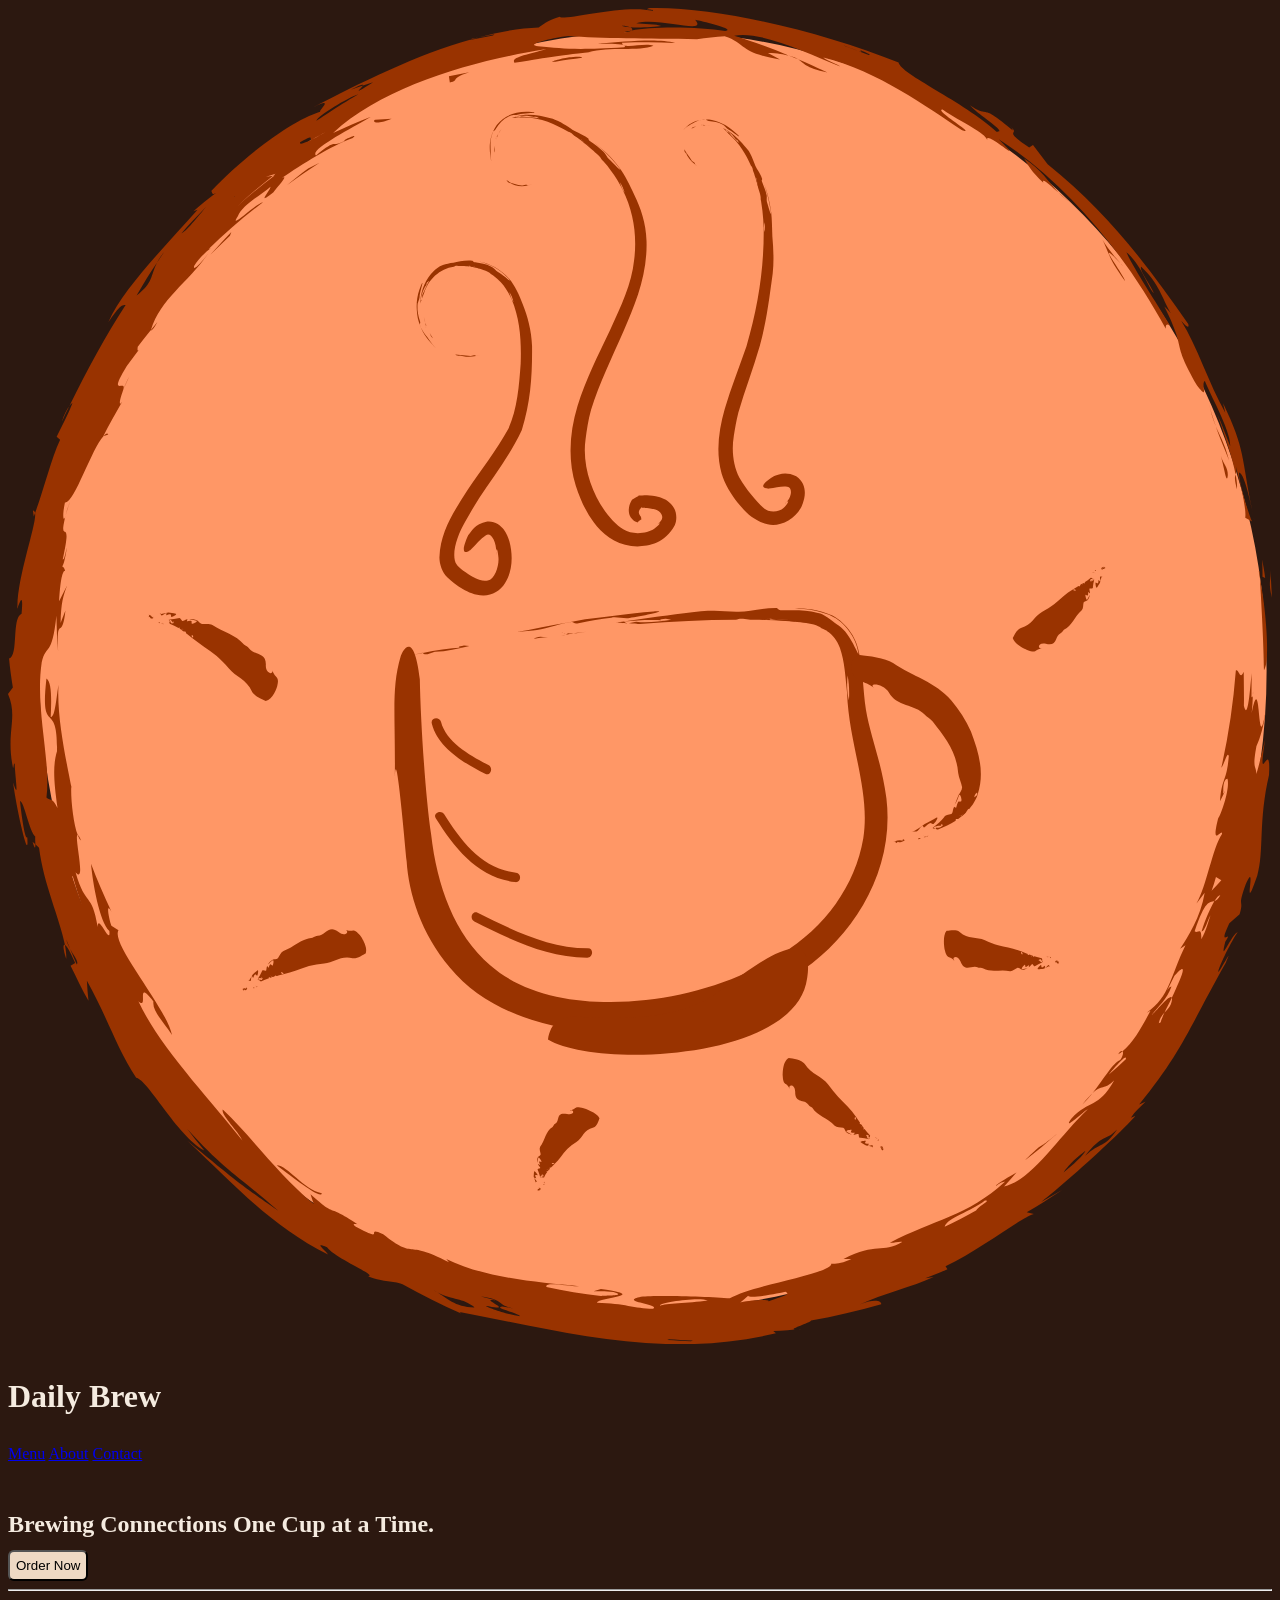
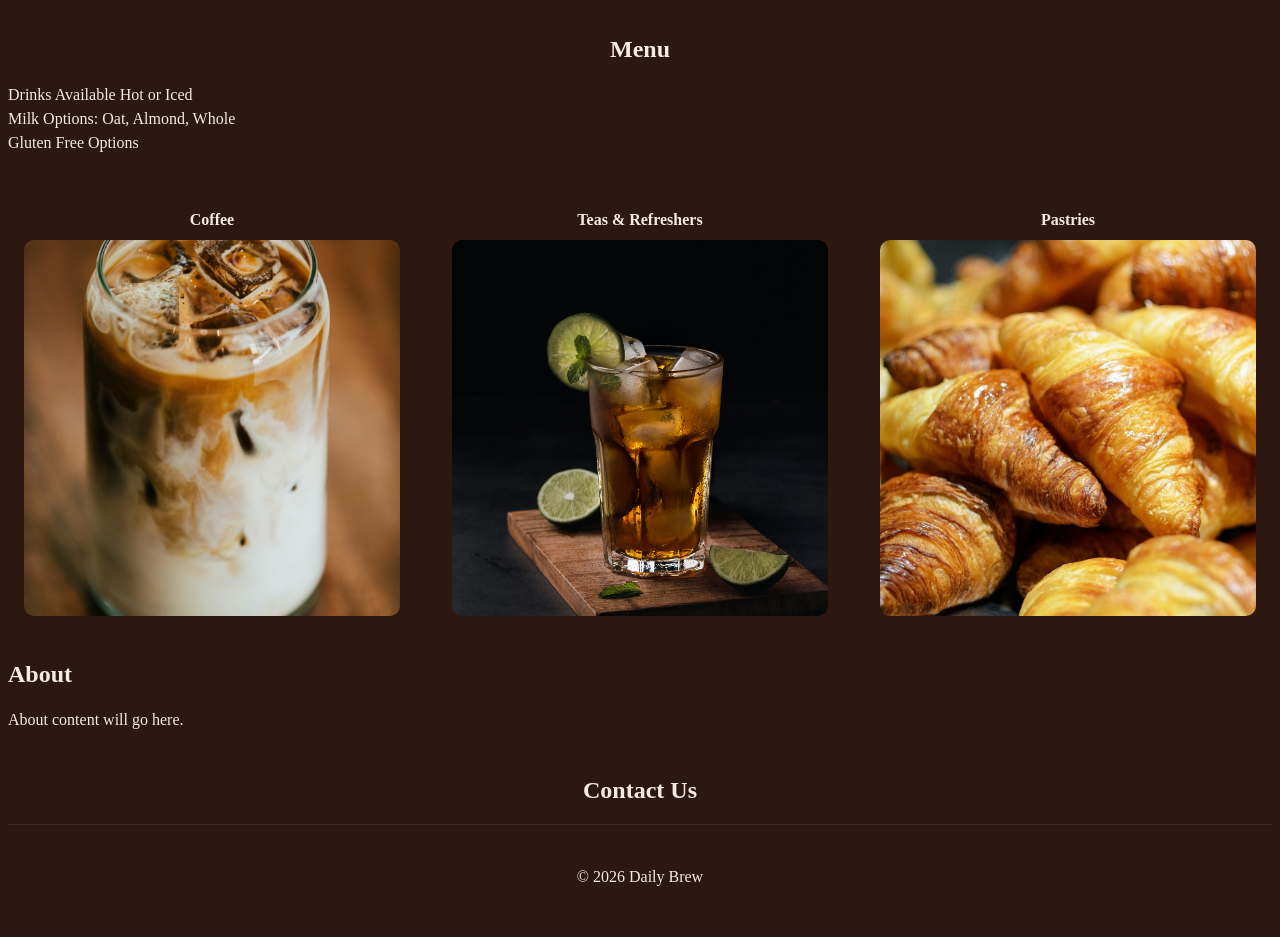
==== commit 9c05409b: "Merge pull request #3 from Dtzul04/feature/hero-menu Feature/hero menu" ====
--- a/index.html
+++ b/index.html
@@ -8,8 +8,8 @@
   </head>
   <body>
     <header class="site-header">
-      <img src="images/logo.png" alt="Coffee Shop logo" class="logo" />
-      <h1>Coffee Shop</h1>
+      <img src="images/logo/logo.svg" alt="Coffee Shop logo" class="logo" />
+      <h1>Daily Brew</h1>
       <nav>
         <a href="#menu">Menu</a>
         <a href="#about">About</a>
@@ -19,13 +19,49 @@
 
     <main>
       <section id="hero" class="hero">
-        <h2>Fresh coffee, every day</h2>
-        <p>Welcome to our neighborhood coffee shop.</p>
+        <h2 id="headerMessage">Brewing Connections One Cup at a Time.</h2>
+        <button id="button">Order Now</button>
       </section>
+
+      <hr>
 
       <section id="menu">
         <h2>Menu</h2>
-        <p>Menu items will go here.</p>
+        <p>Drinks Available Hot or Iced  <br> Milk Options: Oat, Almond, Whole <br> Gluten Free Options <p>
+          <div class="menu-items">
+            <article class="menu-card">
+             <h4>Coffee</h4>
+             <img class="category-img" src="images/menu/coffee.jpg" alt="Iced coffee" />
+              <ul class="items">
+                  <li>Espresso $2.50</li>
+                  <li>Latte $6.00</li>
+                  <li>Macchiato $5.00</li>
+                  <li>Americano $3.50</li>
+              </ul>
+            </article>
+
+            <article class="menu-card">
+              <h4>Teas & Refreshers</h4>
+              <img class="category-img" src="images/menu/tea.jpg" alt="Iced Tea" />
+              <ul class="items">
+                <li>Green Tea $3.00</li>
+                <li>Black Tea $3.00</li>
+                <li>Strawberry Lemonade $3.50</li>
+                <li>Mango Lemonade $3.50</li>
+              </ul>
+            </article>
+
+            <article class="menu-card">
+              <h4>Pastries</h4>
+              <img class="category-img" src="images/menu/bread.jpg" alt="Pastries" />
+              <ul class="items">
+                <li>Croissant $2.00</li>
+                <li>Muffin $1.50</li>
+                <li>Coffee Cake $3.50</li>
+                <li>Biscuit $1.00</li>
+              </ul>
+            </article>
+          </div>
       </section>
 
       <section id="about">
@@ -34,27 +70,16 @@
       </section>
 
       <section id="contact">
-        <div class="contact-us">
-        <hr>
-          <h2>Contact Us</h2>
-          <p>Call Us: 123-456-7890</p>
-          <p>Email: dailybrew@company.com</p>
-          <p>Address: 1234 Oak Tree Dallas, Texas 75201</p>
-       </div>
-
-        <div class="store-hours">
-          <h4>Hours of Operation</h4>
-            <p>Monday - Friday: 8AM - 8PM <br>
-            Saturday - Sunday: 8AM - 6PM
-            </p>
-        </div>
-
+        <h2>Contact Us</h2>
+        <p></p>
       </section>
     </main>
 
     <footer class="site-footer">
       <p>&copy; 2026 Daily Brew</p>
     </footer>
+
+    <script src="https://cdnjs.cloudflare.com/ajax/libs/jquery/3.7.1/jquery.min.js"></script>
     <script src="js/script.js"></script>
   </body>
 </html>
--- a/css/style.css
+++ b/css/style.css
@@ -54,7 +54,6 @@
     margin-bottom: 0.5rem;
 }
 
-<<<<<<< Updated upstream 
  .about-media {
     display: grid;
     grid-template-columns: 1fr;
@@ -64,6 +63,7 @@
  ======= 
 .hero {
   padding: 3rem 0 2rem;
+  text-align:center;
 }
 
  .hero h2 {
@@ -76,11 +76,23 @@
   color: var(--muted);
 */
 
+#button{
+background-color: #EED9C4;
+padding: 6px;
+border-radius: 6px;
+}
+
 section {
   margin-top: 2.5rem;
 }
 
- section h2 {
+/* styles for the menu and hero section */
+
+#menu h2 {
+  text-align: center;
+}
+
+section h2 {
   margin-bottom: 0.5rem;
 } 
 
@@ -100,85 +112,83 @@
   
 }
 
-/* .socials a {
-text-decoration: none;
-color: var(--muted);
-font-size: 0.8em;
-} */
+.menu-items {
+  display: grid;
+  grid-template-columns: repeat(3, 1fr);
+  gap: 1.25rem;
+  text-align: center;
+}
 
-/* .socials a:hover {
-color: white;
-} */
+.menu-card {
+  background: var(--surface);
+  border-radius: 12px;
+  padding: 1rem 1rem 0;
+}
 
-@media (max-width: 600px) {
+.menu-card h4 {
+  margin-bottom: 8px;
+
+}
+
+.menu-card h4:hover {
+font-size: 1.1em;
+}
+
+.menu-card img {
+  display: block;
+  width: 100%;
+  aspect-ratio: 1 / 1;
+  object-fit: cover;
+  object-position: center;
+  border-radius: 10px;
+}
+
+.items {
+list-style-type: none;
+}
+
+.items li {
+    color: #C4A484;
+}
+
+
+
+@media (max-width: 768px) {
+  .menu-items {
+    display: grid
+    grid-template-columns: repeat(3, 1fr);
+  }
+
   .site-header {
     flex-wrap: wrap;
 
   }
 
+  nav {
+    width: 100%;
+  }
 
+.items li {
+    color: #C4A484;
+}
 }
 
-/* >>>>>>> Stashed changes 
- .about-media img {
-    width: 100%;
-    height: 220px;
-    display: block;
-    object-fit: cover;
-    object-position: center;
-    border-radius: 8px;
-    box-shadow: 0 4px 14px rgba(44, 24, 16, 0.15);
-} 
-
-.social-links {
-    display: flex;
-    justify-content: flex-start;
-    align-items: center;
-    gap: 0.85rem;
-    list-style: none;
-    margin-top: 2rem;
-    padding: 0;
-    grid-column: 1 / -1;
-} 
-
- .social-links a {
-    display: inline-flex;
-    align-items: center;
-    justify-content: center;
-    width: 40px;
-    height: 40px;
-    border-radius: 50%;
-    background: #fff;
-    border: 1px solid #e0d2c2;
-    transition: transform 0.2s ease, box-shadow 0.2s ease;
-} 
-
-
-.social-links a:hover {
-    transform: translateY(-2px);
-    box-shadow: 0 4px 10px rgba(44, 24, 16, 0.12);
+/* styles for mobile device */
+@media (max-width: 600px) {
+.menu-card img {
+    display: none;
+}
+#menu p {
+font-size: 0.75em;
+}
+#headerMessage {
+    font-size: 1.25em;
 }
 
 
-/* .social-links img {
-    width: 22px;
-    height: 22px;
-    object-fit: contain;
-    display: block;
-} */
+.items li {
+    font-size: 0.75em;
+    color: #C4A484;
+}
+}
 
-@media (max-width: 768px) {
-    .about-layout {
-        grid-template-columns: 1fr;
-        gap: 1.5rem;
-    }
-
-    #about {
-        padding: 1.5rem 1rem;
-    }
-
-    .about-media img {
-        height: 200px;
-    }
-}
-}
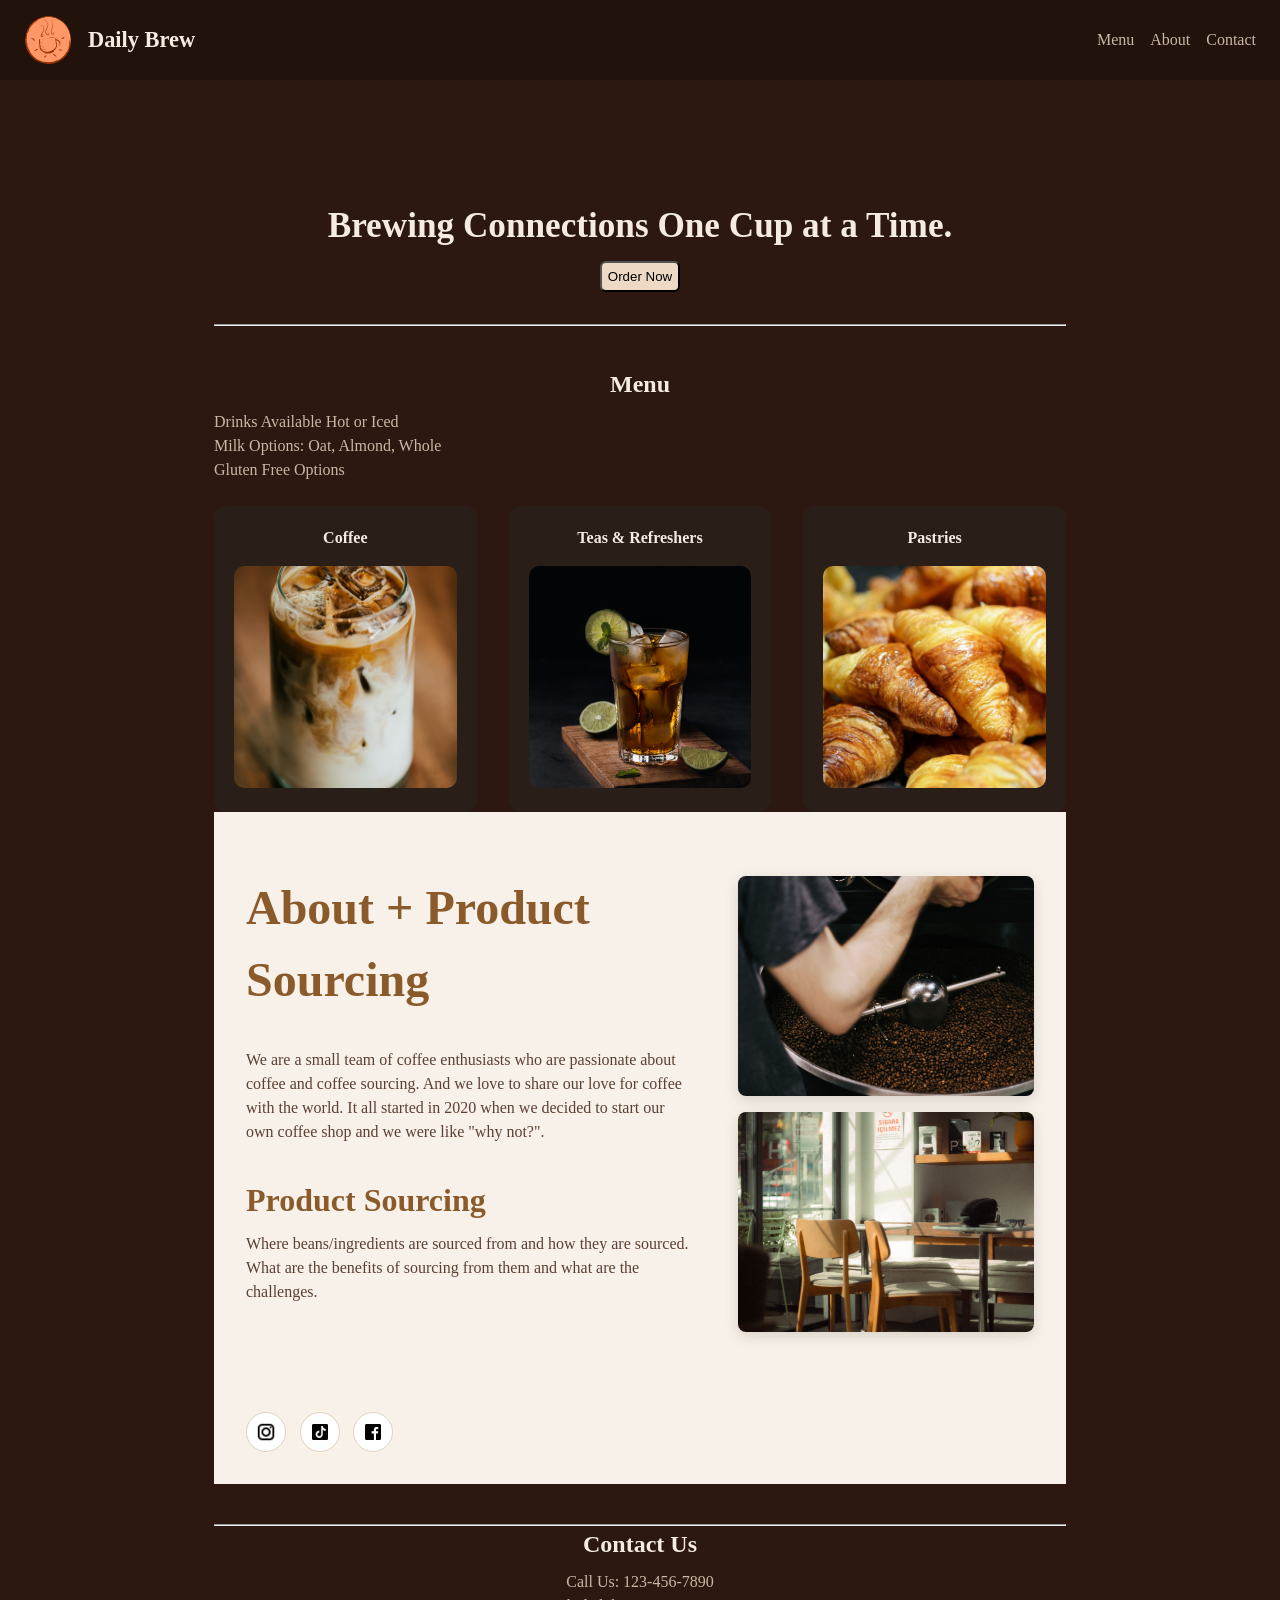
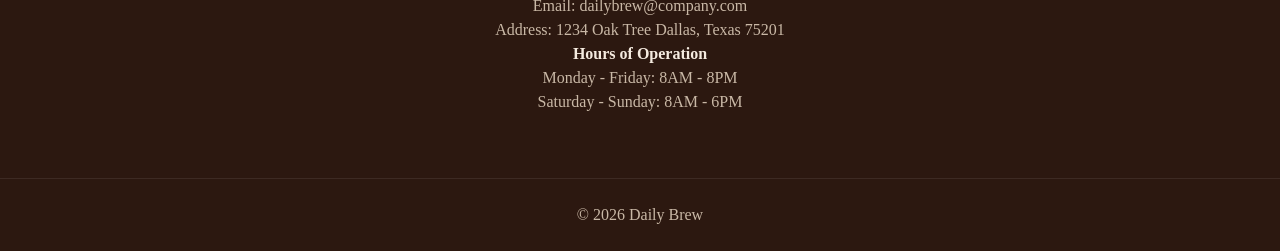
==== commit b9873d63: "Restore merged sections and polish site for project handoff. Recombine About/social, header, and con" ====
--- a/index.html
+++ b/index.html
@@ -65,13 +65,68 @@
       </section>
 
       <section id="about">
-        <h2>About</h2>
-        <p>About content will go here.</p>
+        <div class="about-layout">
+          <div class="about-text">
+            <h2>About + Product Sourcing</h2>
+
+            <div class="about-story">
+              <p>
+                We are a small team of coffee enthusiasts who are passionate about coffee and coffee sourcing.
+                And we love to share our love for coffee with the world. It all started in 2020 when we decided
+                to start our own coffee shop and we were like "why not?".
+              </p>
+            </div>
+
+            <div class="about-sourcing">
+              <h3>Product Sourcing</h3>
+              <p>
+                Where beans/ingredients are sourced from and how they are sourced.
+                What are the benefits of sourcing from them and what are the challenges.
+              </p>
+            </div>
+          </div>
+
+          <div class="about-media">
+            <img src="images/about/making-coffee.jpg" alt="Barista preparing fresh coffee" />
+            <img src="images/about/coffee-atmosphere.jpg" alt="Warm coffee shop atmosphere" />
+          </div>
+
+          <!-- Demo social links only — fictional shop for class -->
+          <ul class="social-links">
+            <li>
+              <a href="#" aria-label="Instagram (demo)">
+                <img src="images/social/instagram-icon.png" alt="" />
+              </a>
+            </li>
+            <li>
+              <a href="#" aria-label="TikTok (demo)">
+                <img src="images/social/tiktok-icon.png" alt="" />
+              </a>
+            </li>
+            <li>
+              <a href="#" aria-label="Facebook (demo)">
+                <img src="images/social/facebook-icon.png" alt="" />
+              </a>
+            </li>
+          </ul>
+        </div>
       </section>
 
       <section id="contact">
-        <h2>Contact Us</h2>
-        <p></p>
+        <div class="contact-us">
+        <hr>
+          <h2>Contact Us</h2>
+          <p>Call Us: 123-456-7890</p>
+          <p>Email: dailybrew@company.com</p>
+          <p>Address: 1234 Oak Tree Dallas, Texas 75201</p>
+       </div>
+
+        <div class="store-hours">
+          <h4>Hours of Operation</h4>
+            <p>Monday - Friday: 8AM - 8PM <br>
+            Saturday - Sunday: 8AM - 6PM
+            </p>
+        </div>
       </section>
     </main>
 
--- a/css/style.css
+++ b/css/style.css
@@ -3,18 +3,65 @@
     --about-text: #2c1810;
     --about-muted: #5c4033;
     --about-accent: #8b5a2b;
+    --surface: #2a1f18;
+    --muted: #c9b8a6;
+    --accent: #c47a3a;
+}
+
+* {
+    box-sizing: border-box;
+    margin: 0;
+    padding: 0;
 }
 
 body {
     font-family: Georgia, "Times New Roman", serif;
     line-height: 1.5;
-    color: var(--about-text); 
     background-color: #2c1810;
     color: #f5ebe0;
 }
 
+.site-header {
+    display: flex;
+    align-items: center;
+    gap: 1rem;
+    padding: 1rem 1.5rem;
+    background: rgba(0, 0, 0, 0.25);
+}
+
+.logo {
+    width: 48px;
+    height: 48px;
+    object-fit: contain;
+}
+
+.site-header h1 {
+    font-size: 1.4rem;
+    margin-right: auto;
+}
+
+nav {
+    display: flex;
+    gap: 1rem;
+}
+
+nav a {
+    color: var(--muted);
+    text-decoration: none;
+}
+
+nav a:hover {
+    color: var(--accent);
+}
+
+main {
+    max-width: 900px;
+    margin: 0 auto;
+    padding: 2rem 1.5rem 4rem;
+}
+
 /* Styles for About + Product Sourcing Section */
-/* #about  {
+#about  {
     padding: 2rem;
     max-width: 1200px;
     margin: 0 auto;
@@ -54,27 +101,72 @@
     margin-bottom: 0.5rem;
 }
 
- .about-media {
+.about-media {
     display: grid;
     grid-template-columns: 1fr;
     gap: 1rem;
     padding-top: 2rem;
-} 
- ======= 
+}
+
+.about-media img {
+    width: 100%;
+    height: 220px;
+    display: block;
+    object-fit: cover;
+    object-position: center;
+    border-radius: 8px;
+    box-shadow: 0 4px 14px rgba(44, 24, 16, 0.15);
+}
+
+.social-links {
+    display: flex;
+    justify-content: flex-start;
+    align-items: center;
+    gap: 0.85rem;
+    list-style: none;
+    margin-top: 2rem;
+    padding: 0;
+    grid-column: 1 / -1;
+}
+
+.social-links a {
+    display: inline-flex;
+    align-items: center;
+    justify-content: center;
+    width: 40px;
+    height: 40px;
+    border-radius: 50%;
+    background: #fff;
+    border: 1px solid #e0d2c2;
+    transition: transform 0.2s ease, box-shadow 0.2s ease;
+}
+
+.social-links a:hover {
+    transform: translateY(-2px);
+    box-shadow: 0 4px 10px rgba(44, 24, 16, 0.12);
+}
+
+.social-links img {
+    width: 22px;
+    height: 22px;
+    object-fit: contain;
+    display: block;
+}
+
 .hero {
   padding: 3rem 0 2rem;
   text-align:center;
 }
 
- .hero h2 {
+.hero h2 {
   font-size: 2.2rem;
   margin-bottom: 0.5rem;
 } 
 
- .hero p,
+.hero p,
 section p {
   color: var(--muted);
-*/
+}
 
 #button{
 background-color: #EED9C4;
@@ -115,23 +207,24 @@
 .menu-items {
   display: grid;
   grid-template-columns: repeat(3, 1fr);
-  gap: 1.25rem;
+  gap: 2rem;
   text-align: center;
+  margin-top: 1.5rem;
 }
 
 .menu-card {
   background: var(--surface);
   border-radius: 12px;
-  padding: 1rem 1rem 0;
+  padding: 1.25rem 1.25rem 1.5rem;
 }
 
 .menu-card h4 {
-  margin-bottom: 8px;
-
+  margin-bottom: 1rem;
+  cursor: pointer;
 }
 
 .menu-card h4:hover {
-font-size: 1.1em;
+  color: var(--accent);
 }
 
 .menu-card img {
@@ -144,33 +237,54 @@
 }
 
 .items {
-list-style-type: none;
+  list-style-type: none;
+  margin-top: 1.25rem;
+  padding: 0.75rem 0 0;
+  border-top: 1px solid rgba(255, 255, 255, 0.08);
 }
 
 .items li {
-    color: #C4A484;
+  color: #C4A484;
+  padding: 0.55rem 0;
+  line-height: 1.4;
 }
 
 
 
 @media (max-width: 768px) {
+  .about-layout {
+    grid-template-columns: 1fr;
+    gap: 1.5rem;
+  }
+
+  #about {
+    padding: 1.5rem 1rem;
+  }
+
+  .about-media img {
+    height: 200px;
+  }
+
   .menu-items {
-    display: grid
-    grid-template-columns: repeat(3, 1fr);
+    display: grid;
+    grid-template-columns: 1fr;
+    gap: 1.75rem;
+    max-width: 420px;
+    margin-left: auto;
+    margin-right: auto;
   }
 
   .site-header {
     flex-wrap: wrap;
-
   }
 
   nav {
     width: 100%;
   }
 
-.items li {
+  .items li {
     color: #C4A484;
-}
+  }
 }
 
 /* styles for mobile device */
